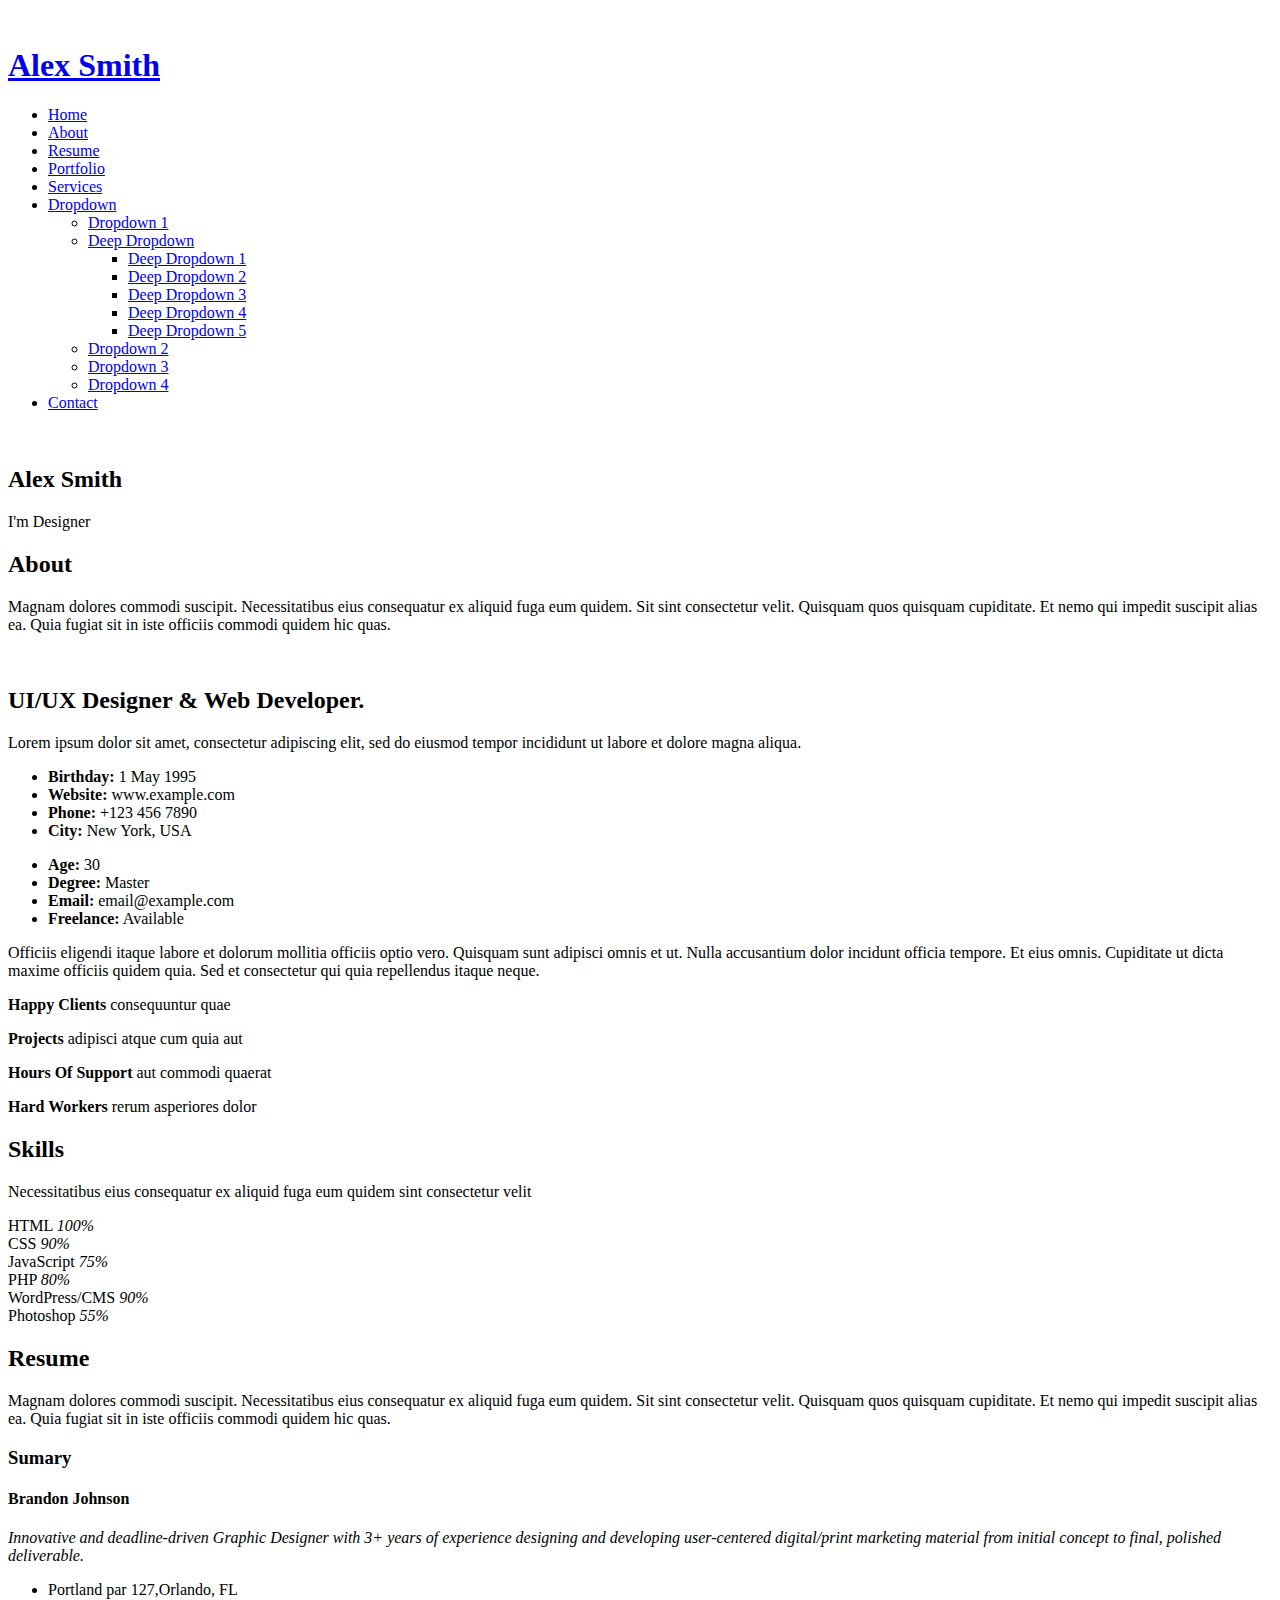
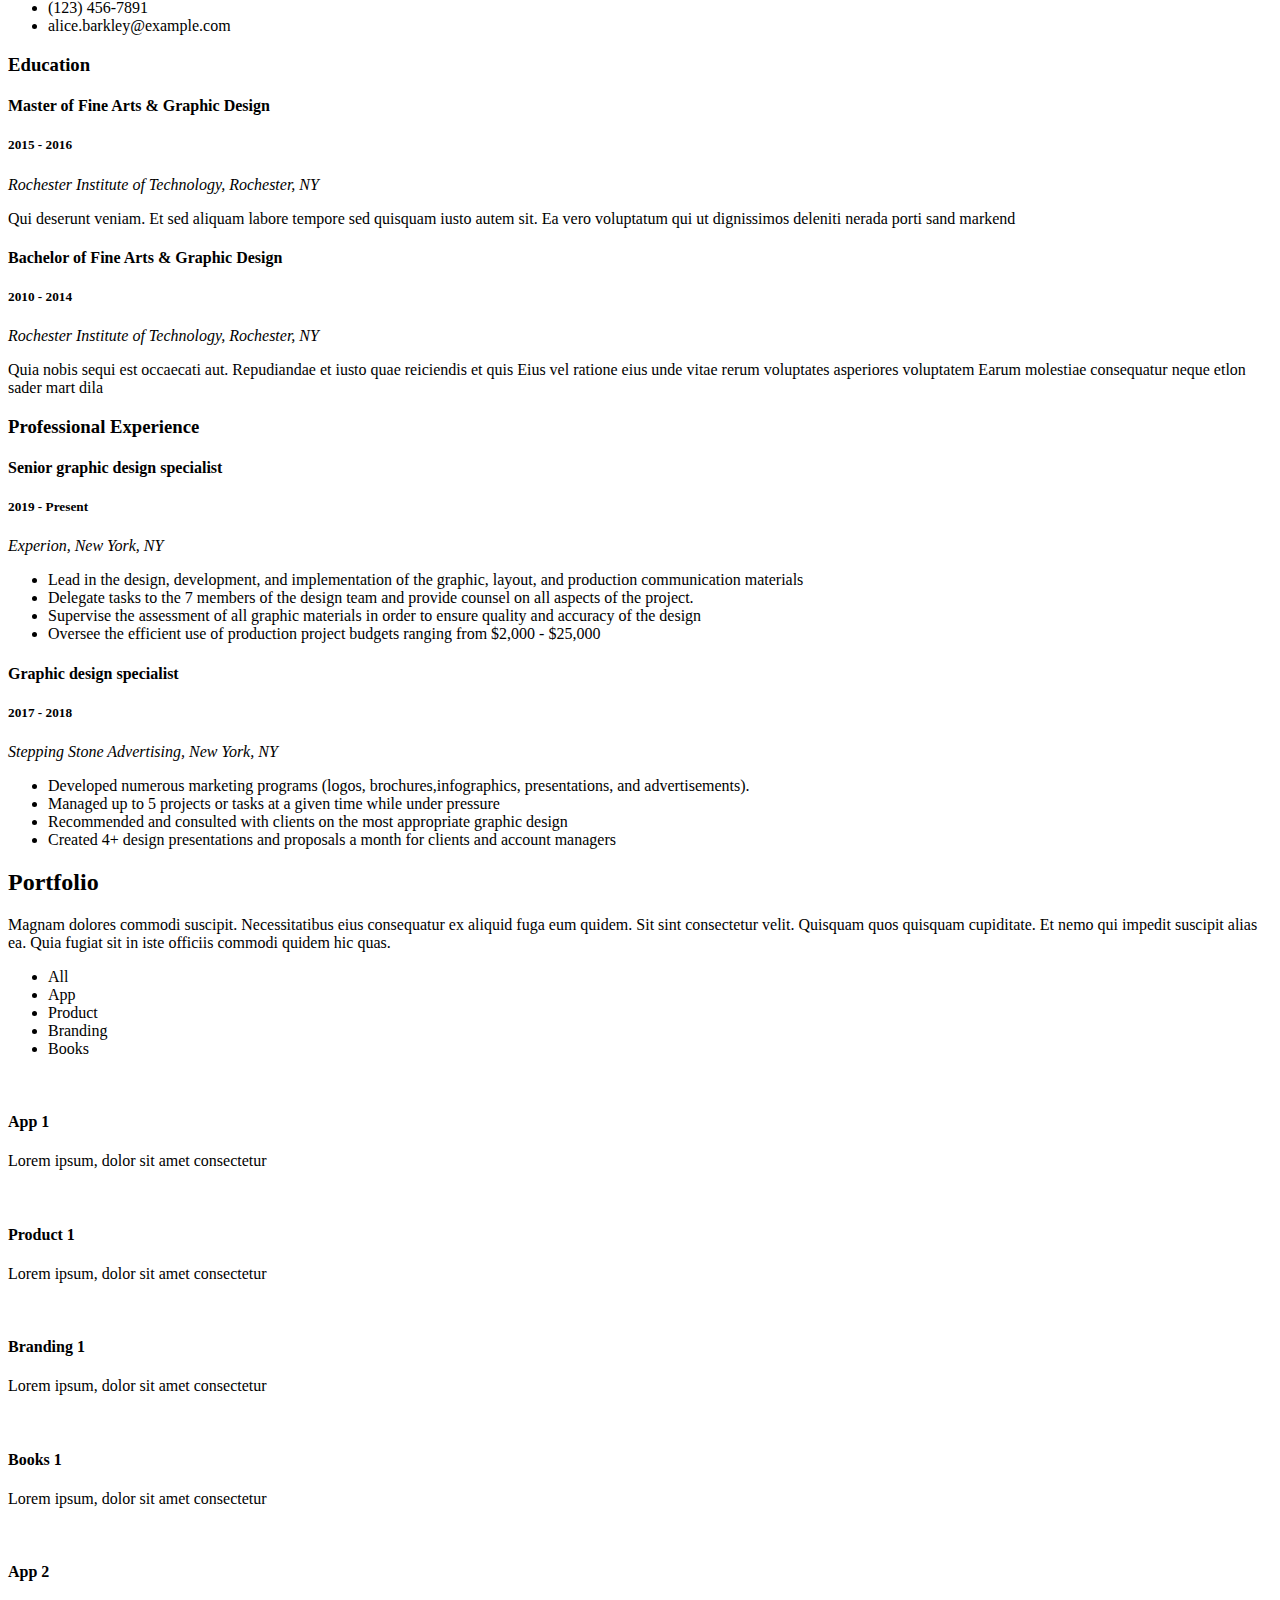
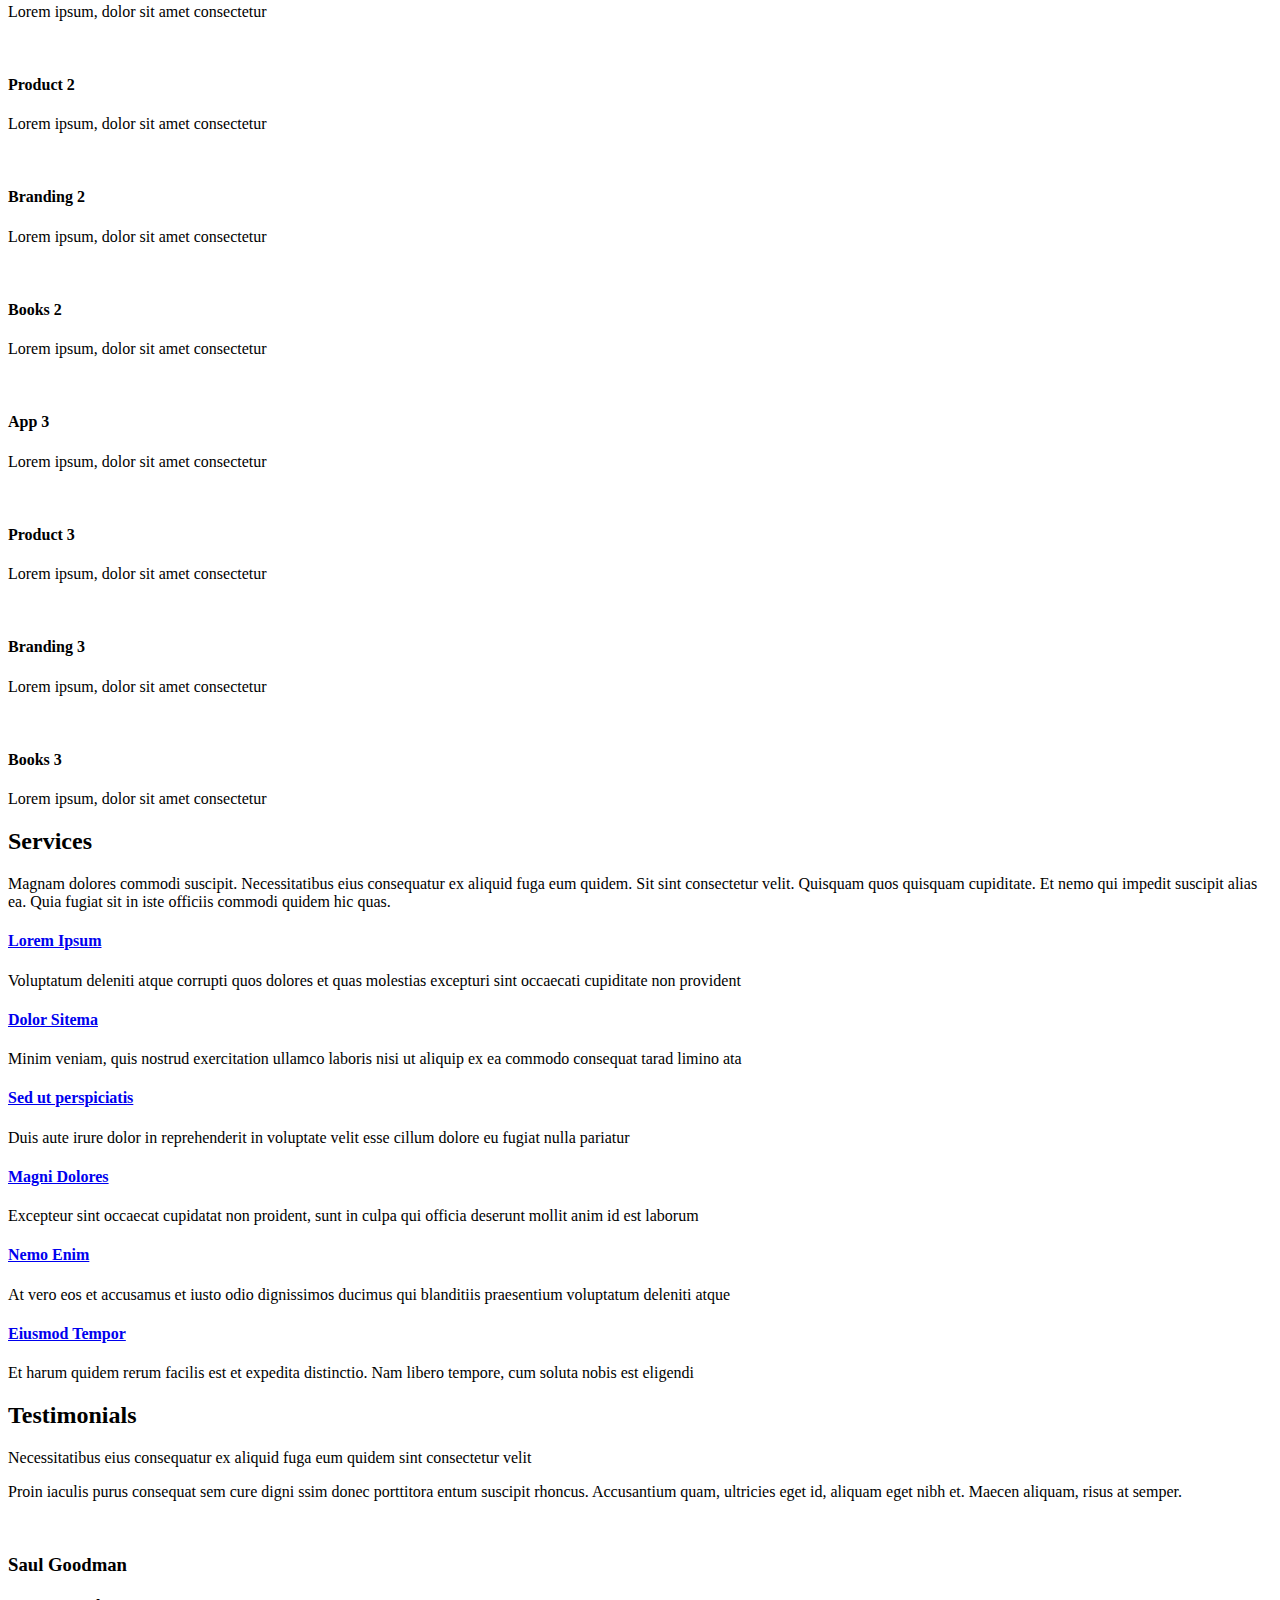
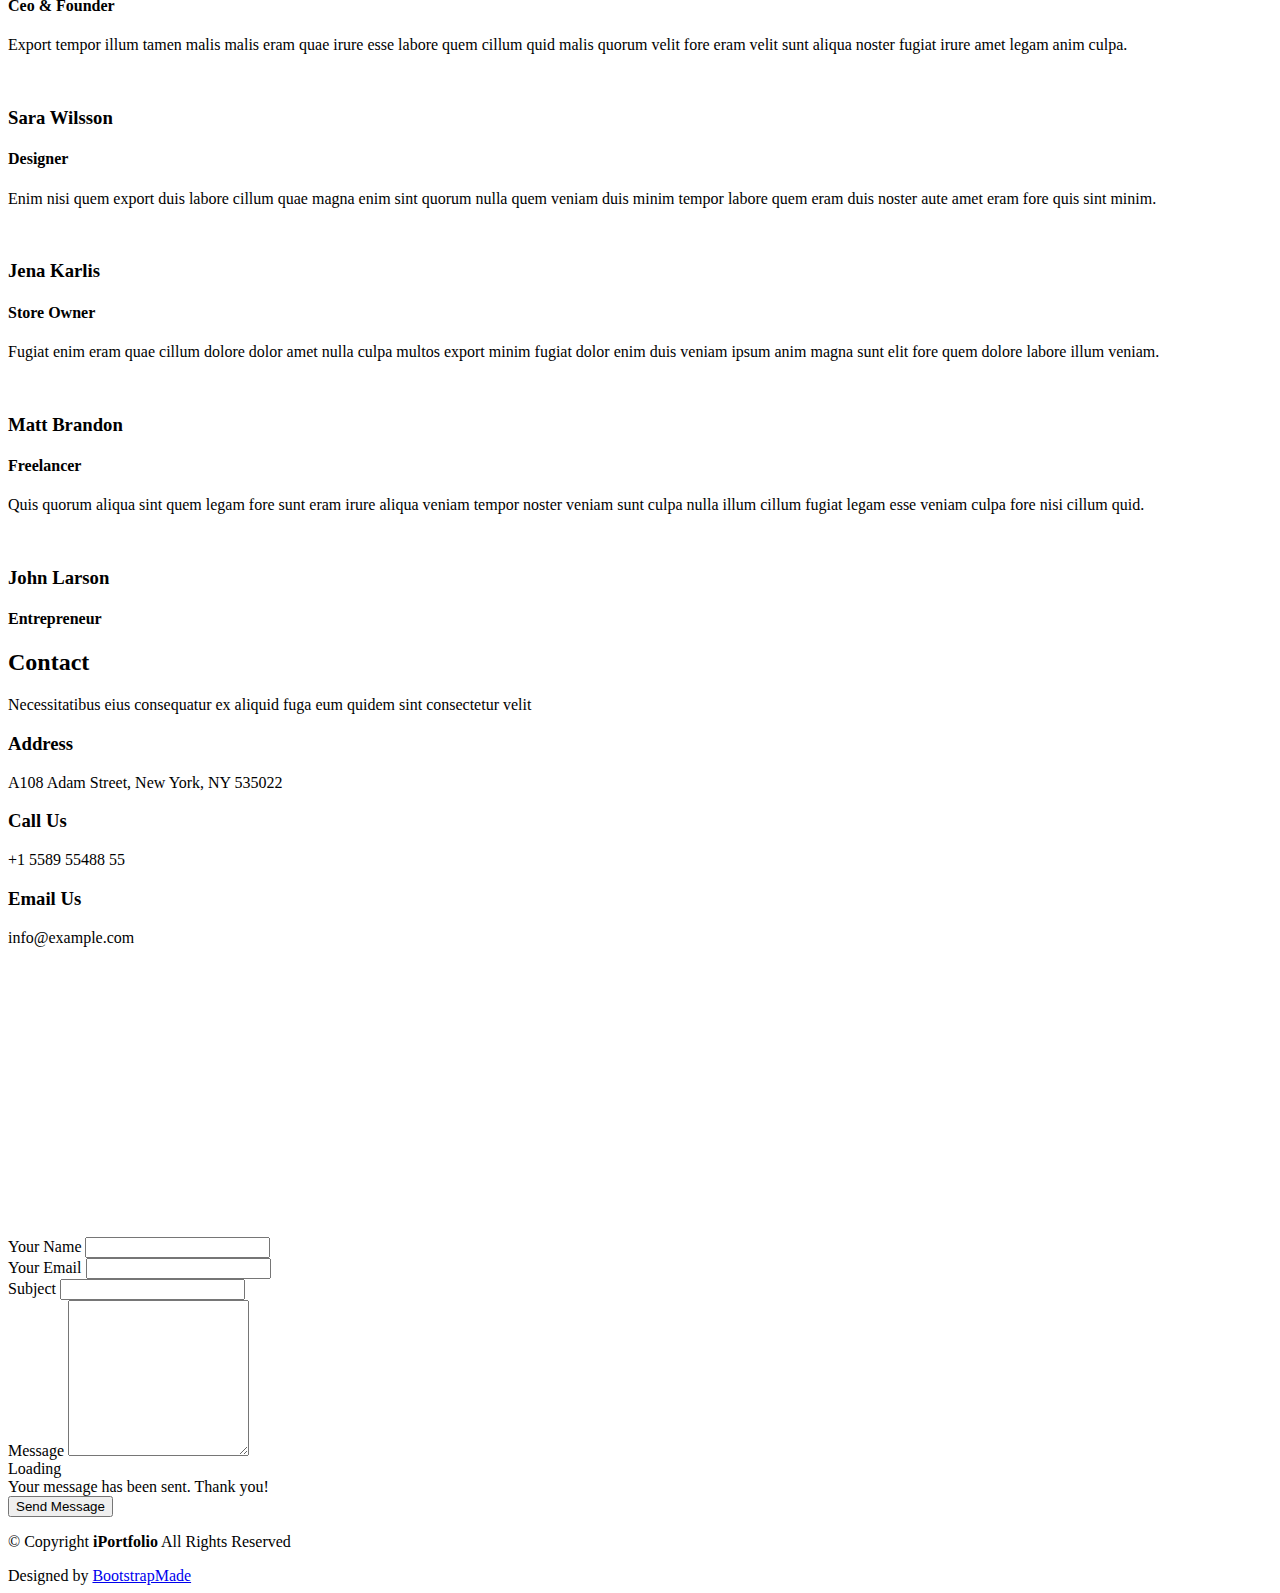
==== index.html @ d825b635 "Add files via upload" ====
<!DOCTYPE html>
<html lang="en">

<head>
  <meta charset="utf-8">
  <meta content="width=device-width, initial-scale=1.0" name="viewport">
  <title>Index - iPortfolio Bootstrap Template</title>
  <meta content="" name="description">
  <meta content="" name="keywords">

  <!-- Favicons -->
  <link href="assets/img/favicon.png" rel="icon">
  <link href="assets/img/apple-touch-icon.png" rel="apple-touch-icon">

  <!-- Fonts -->
  <link href="https://fonts.googleapis.com" rel="preconnect">
  <link href="https://fonts.gstatic.com" rel="preconnect" crossorigin>
  <link href="https://fonts.googleapis.com/css2?family=Roboto:ital,wght@0,100;0,300;0,400;0,500;0,700;0,900;1,100;1,300;1,400;1,500;1,700;1,900&family=Poppins:ital,wght@0,100;0,200;0,300;0,400;0,500;0,600;0,700;0,800;0,900;1,100;1,200;1,300;1,400;1,500;1,600;1,700;1,800;1,900&family=Raleway:ital,wght@0,100;0,200;0,300;0,400;0,500;0,600;0,700;0,800;0,900;1,100;1,200;1,300;1,400;1,500;1,600;1,700;1,800;1,900&display=swap" rel="stylesheet">

  <!-- Vendor CSS Files -->
  <link href="assets/vendor/bootstrap/css/bootstrap.min.css" rel="stylesheet">
  <link href="assets/vendor/bootstrap-icons/bootstrap-icons.css" rel="stylesheet">
  <link href="assets/vendor/aos/aos.css" rel="stylesheet">
  <link href="assets/vendor/glightbox/css/glightbox.min.css" rel="stylesheet">
  <link href="assets/vendor/swiper/swiper-bundle.min.css" rel="stylesheet">

  <!-- Main CSS File -->
  <link href="assets/css/main.css" rel="stylesheet">

  <!-- =======================================================
  * Template Name: iPortfolio
  * Template URL: https://bootstrapmade.com/iportfolio-bootstrap-portfolio-websites-template/
  * Updated: Jun 12 2024 with Bootstrap v5.3.3
  * Author: BootstrapMade.com
  * License: https://bootstrapmade.com/license/
  ======================================================== -->
</head>

<body class="index-page">

  <header id="header" class="header d-flex flex-column">
    <i class="header-toggle d-xl-none bi bi-list"></i>

    <div class="profile-img">
      <img src="assets/img/my-profile-img.jpg" alt="" class="img-fluid rounded-circle">
    </div>

    <a href="index.html" class="logo d-flex align-items-center justify-content-center">
      <!-- Uncomment the line below if you also wish to use an image logo -->
      <!-- <img src="assets/img/logo.png" alt=""> -->
      <h1 class="sitename">Alex Smith</h1>
    </a>

    <div class="social-links text-center">
      <a href="#" class="twitter"><i class="bi bi-twitter-x"></i></a>
      <a href="#" class="facebook"><i class="bi bi-facebook"></i></a>
      <a href="#" class="instagram"><i class="bi bi-instagram"></i></a>
      <a href="#" class="google-plus"><i class="bi bi-skype"></i></a>
      <a href="#" class="linkedin"><i class="bi bi-linkedin"></i></a>
    </div>

    <nav id="navmenu" class="navmenu">
      <ul>
        <li><a href="#hero" class="active"><i class="bi bi-house navicon"></i>Home</a></li>
        <li><a href="#about"><i class="bi bi-person navicon"></i> About</a></li>
        <li><a href="#resume"><i class="bi bi-file-earmark-text navicon"></i> Resume</a></li>
        <li><a href="#portfolio"><i class="bi bi-images navicon"></i> Portfolio</a></li>
        <li><a href="#services"><i class="bi bi-hdd-stack navicon"></i> Services</a></li>
        <li class="dropdown"><a href="#"><i class="bi bi-menu-button navicon"></i> <span>Dropdown</span> <i class="bi bi-chevron-down toggle-dropdown"></i></a>
          <ul>
            <li><a href="#">Dropdown 1</a></li>
            <li class="dropdown"><a href="#"><span>Deep Dropdown</span> <i class="bi bi-chevron-down toggle-dropdown"></i></a>
              <ul>
                <li><a href="#">Deep Dropdown 1</a></li>
                <li><a href="#">Deep Dropdown 2</a></li>
                <li><a href="#">Deep Dropdown 3</a></li>
                <li><a href="#">Deep Dropdown 4</a></li>
                <li><a href="#">Deep Dropdown 5</a></li>
              </ul>
            </li>
            <li><a href="#">Dropdown 2</a></li>
            <li><a href="#">Dropdown 3</a></li>
            <li><a href="#">Dropdown 4</a></li>
          </ul>
        </li>
        <li><a href="#contact"><i class="bi bi-envelope navicon"></i> Contact</a></li>
      </ul>
    </nav>

  </header>

  <main class="main">

    <!-- Hero Section -->
    <section id="hero" class="hero section">

      <img src="assets/img/hero-bg.jpg" alt="" data-aos="fade-in" class="">

      <div class="container" data-aos="fade-up" data-aos-delay="100">
        <h2>Alex Smith</h2>
        <p>I'm <span class="typed" data-typed-items="Designer, Developer, Freelancer, Photographer">Designer</span><span class="typed-cursor typed-cursor--blink" aria-hidden="true"></span><span class="typed-cursor typed-cursor--blink" aria-hidden="true"></span></p>
      </div>

    </section><!-- /Hero Section -->

    <!-- About Section -->
    <section id="about" class="about section">

      <!-- Section Title -->
      <div class="container section-title" data-aos="fade-up">
        <h2>About</h2>
        <p>Magnam dolores commodi suscipit. Necessitatibus eius consequatur ex aliquid fuga eum quidem. Sit sint consectetur velit. Quisquam quos quisquam cupiditate. Et nemo qui impedit suscipit alias ea. Quia fugiat sit in iste officiis commodi quidem hic quas.</p>
      </div><!-- End Section Title -->

      <div class="container" data-aos="fade-up" data-aos-delay="100">

        <div class="row gy-4 justify-content-center">
          <div class="col-lg-4">
            <img src="assets/img/my-profile-img.jpg" class="img-fluid" alt="">
          </div>
          <div class="col-lg-8 content">
            <h2>UI/UX Designer &amp; Web Developer.</h2>
            <p class="fst-italic py-3">
              Lorem ipsum dolor sit amet, consectetur adipiscing elit, sed do eiusmod tempor incididunt ut labore et dolore
              magna aliqua.
            </p>
            <div class="row">
              <div class="col-lg-6">
                <ul>
                  <li><i class="bi bi-chevron-right"></i> <strong>Birthday:</strong> <span>1 May 1995</span></li>
                  <li><i class="bi bi-chevron-right"></i> <strong>Website:</strong> <span>www.example.com</span></li>
                  <li><i class="bi bi-chevron-right"></i> <strong>Phone:</strong> <span>+123 456 7890</span></li>
                  <li><i class="bi bi-chevron-right"></i> <strong>City:</strong> <span>New York, USA</span></li>
                </ul>
              </div>
              <div class="col-lg-6">
                <ul>
                  <li><i class="bi bi-chevron-right"></i> <strong>Age:</strong> <span>30</span></li>
                  <li><i class="bi bi-chevron-right"></i> <strong>Degree:</strong> <span>Master</span></li>
                  <li><i class="bi bi-chevron-right"></i> <strong>Email:</strong> <span>email@example.com</span></li>
                  <li><i class="bi bi-chevron-right"></i> <strong>Freelance:</strong> <span>Available</span></li>
                </ul>
              </div>
            </div>
            <p class="py-3">
              Officiis eligendi itaque labore et dolorum mollitia officiis optio vero. Quisquam sunt adipisci omnis et ut. Nulla accusantium dolor incidunt officia tempore. Et eius omnis.
              Cupiditate ut dicta maxime officiis quidem quia. Sed et consectetur qui quia repellendus itaque neque.
            </p>
          </div>
        </div>

      </div>

    </section><!-- /About Section -->

    <!-- Stats Section -->
    <section id="stats" class="stats section">

      <div class="container" data-aos="fade-up" data-aos-delay="100">

        <div class="row gy-4">

          <div class="col-lg-3 col-md-6">
            <div class="stats-item">
              <i class="bi bi-emoji-smile"></i>
              <span data-purecounter-start="0" data-purecounter-end="232" data-purecounter-duration="1" class="purecounter"></span>
              <p><strong>Happy Clients</strong> <span>consequuntur quae</span></p>
            </div>
          </div><!-- End Stats Item -->

          <div class="col-lg-3 col-md-6">
            <div class="stats-item">
              <i class="bi bi-journal-richtext"></i>
              <span data-purecounter-start="0" data-purecounter-end="521" data-purecounter-duration="1" class="purecounter"></span>
              <p><strong>Projects</strong> <span>adipisci atque cum quia aut</span></p>
            </div>
          </div><!-- End Stats Item -->

          <div class="col-lg-3 col-md-6">
            <div class="stats-item">
              <i class="bi bi-headset"></i>
              <span data-purecounter-start="0" data-purecounter-end="1453" data-purecounter-duration="1" class="purecounter"></span>
              <p><strong>Hours Of Support</strong> <span>aut commodi quaerat</span></p>
            </div>
          </div><!-- End Stats Item -->

          <div class="col-lg-3 col-md-6">
            <div class="stats-item">
              <i class="bi bi-people"></i>
              <span data-purecounter-start="0" data-purecounter-end="32" data-purecounter-duration="1" class="purecounter"></span>
              <p><strong>Hard Workers</strong> <span>rerum asperiores dolor</span></p>
            </div>
          </div><!-- End Stats Item -->

        </div>

      </div>

    </section><!-- /Stats Section -->

    <!-- Skills Section -->
    <section id="skills" class="skills section">

      <!-- Section Title -->
      <div class="container section-title" data-aos="fade-up">
        <h2>Skills</h2>
        <p>Necessitatibus eius consequatur ex aliquid fuga eum quidem sint consectetur velit</p>
      </div><!-- End Section Title -->

      <div class="container" data-aos="fade-up" data-aos-delay="100">

        <div class="row skills-content skills-animation">

          <div class="col-lg-6">

            <div class="progress">
              <span class="skill"><span>HTML</span> <i class="val">100%</i></span>
              <div class="progress-bar-wrap">
                <div class="progress-bar" role="progressbar" aria-valuenow="100" aria-valuemin="0" aria-valuemax="100"></div>
              </div>
            </div><!-- End Skills Item -->

            <div class="progress">
              <span class="skill"><span>CSS</span> <i class="val">90%</i></span>
              <div class="progress-bar-wrap">
                <div class="progress-bar" role="progressbar" aria-valuenow="90" aria-valuemin="0" aria-valuemax="100"></div>
              </div>
            </div><!-- End Skills Item -->

            <div class="progress">
              <span class="skill"><span>JavaScript</span> <i class="val">75%</i></span>
              <div class="progress-bar-wrap">
                <div class="progress-bar" role="progressbar" aria-valuenow="75" aria-valuemin="0" aria-valuemax="100"></div>
              </div>
            </div><!-- End Skills Item -->

          </div>

          <div class="col-lg-6">

            <div class="progress">
              <span class="skill"><span>PHP</span> <i class="val">80%</i></span>
              <div class="progress-bar-wrap">
                <div class="progress-bar" role="progressbar" aria-valuenow="80" aria-valuemin="0" aria-valuemax="100"></div>
              </div>
            </div><!-- End Skills Item -->

            <div class="progress">
              <span class="skill"><span>WordPress/CMS</span> <i class="val">90%</i></span>
              <div class="progress-bar-wrap">
                <div class="progress-bar" role="progressbar" aria-valuenow="90" aria-valuemin="0" aria-valuemax="100"></div>
              </div>
            </div><!-- End Skills Item -->

            <div class="progress">
              <span class="skill"><span>Photoshop</span> <i class="val">55%</i></span>
              <div class="progress-bar-wrap">
                <div class="progress-bar" role="progressbar" aria-valuenow="55" aria-valuemin="0" aria-valuemax="100"></div>
              </div>
            </div><!-- End Skills Item -->

          </div>

        </div>

      </div>

    </section><!-- /Skills Section -->

    <!-- Resume Section -->
    <section id="resume" class="resume section">

      <!-- Section Title -->
      <div class="container section-title" data-aos="fade-up">
        <h2>Resume</h2>
        <p>Magnam dolores commodi suscipit. Necessitatibus eius consequatur ex aliquid fuga eum quidem. Sit sint consectetur velit. Quisquam quos quisquam cupiditate. Et nemo qui impedit suscipit alias ea. Quia fugiat sit in iste officiis commodi quidem hic quas.</p>
      </div><!-- End Section Title -->

      <div class="container">

        <div class="row">

          <div class="col-lg-6" data-aos="fade-up" data-aos-delay="100">
            <h3 class="resume-title">Sumary</h3>

            <div class="resume-item pb-0">
              <h4>Brandon Johnson</h4>
              <p><em>Innovative and deadline-driven Graphic Designer with 3+ years of experience designing and developing user-centered digital/print marketing material from initial concept to final, polished deliverable.</em></p>
              <ul>
                <li>Portland par 127,Orlando, FL</li>
                <li>(123) 456-7891</li>
                <li>alice.barkley@example.com</li>
              </ul>
            </div><!-- Edn Resume Item -->

            <h3 class="resume-title">Education</h3>
            <div class="resume-item">
              <h4>Master of Fine Arts &amp; Graphic Design</h4>
              <h5>2015 - 2016</h5>
              <p><em>Rochester Institute of Technology, Rochester, NY</em></p>
              <p>Qui deserunt veniam. Et sed aliquam labore tempore sed quisquam iusto autem sit. Ea vero voluptatum qui ut dignissimos deleniti nerada porti sand markend</p>
            </div><!-- Edn Resume Item -->

            <div class="resume-item">
              <h4>Bachelor of Fine Arts &amp; Graphic Design</h4>
              <h5>2010 - 2014</h5>
              <p><em>Rochester Institute of Technology, Rochester, NY</em></p>
              <p>Quia nobis sequi est occaecati aut. Repudiandae et iusto quae reiciendis et quis Eius vel ratione eius unde vitae rerum voluptates asperiores voluptatem Earum molestiae consequatur neque etlon sader mart dila</p>
            </div><!-- Edn Resume Item -->

          </div>

          <div class="col-lg-6" data-aos="fade-up" data-aos-delay="200">
            <h3 class="resume-title">Professional Experience</h3>
            <div class="resume-item">
              <h4>Senior graphic design specialist</h4>
              <h5>2019 - Present</h5>
              <p><em>Experion, New York, NY </em></p>
              <ul>
                <li>Lead in the design, development, and implementation of the graphic, layout, and production communication materials</li>
                <li>Delegate tasks to the 7 members of the design team and provide counsel on all aspects of the project. </li>
                <li>Supervise the assessment of all graphic materials in order to ensure quality and accuracy of the design</li>
                <li>Oversee the efficient use of production project budgets ranging from $2,000 - $25,000</li>
              </ul>
            </div><!-- Edn Resume Item -->

            <div class="resume-item">
              <h4>Graphic design specialist</h4>
              <h5>2017 - 2018</h5>
              <p><em>Stepping Stone Advertising, New York, NY</em></p>
              <ul>
                <li>Developed numerous marketing programs (logos, brochures,infographics, presentations, and advertisements).</li>
                <li>Managed up to 5 projects or tasks at a given time while under pressure</li>
                <li>Recommended and consulted with clients on the most appropriate graphic design</li>
                <li>Created 4+ design presentations and proposals a month for clients and account managers</li>
              </ul>
            </div><!-- Edn Resume Item -->

          </div>

        </div>

      </div>

    </section><!-- /Resume Section -->

    <!-- Portfolio Section -->
    <section id="portfolio" class="portfolio section">

      <!-- Section Title -->
      <div class="container section-title" data-aos="fade-up">
        <h2>Portfolio</h2>
        <p>Magnam dolores commodi suscipit. Necessitatibus eius consequatur ex aliquid fuga eum quidem. Sit sint consectetur velit. Quisquam quos quisquam cupiditate. Et nemo qui impedit suscipit alias ea. Quia fugiat sit in iste officiis commodi quidem hic quas.</p>
      </div><!-- End Section Title -->

      <div class="container">

        <div class="isotope-layout" data-default-filter="*" data-layout="masonry" data-sort="original-order">

          <ul class="portfolio-filters isotope-filters" data-aos="fade-up" data-aos-delay="100">
            <li data-filter="*" class="filter-active">All</li>
            <li data-filter=".filter-app">App</li>
            <li data-filter=".filter-product">Product</li>
            <li data-filter=".filter-branding">Branding</li>
            <li data-filter=".filter-books">Books</li>
          </ul><!-- End Portfolio Filters -->

          <div class="row gy-4 isotope-container" data-aos="fade-up" data-aos-delay="200">

            <div class="col-lg-4 col-md-6 portfolio-item isotope-item filter-app">
              <div class="portfolio-content h-100">
                <img src="assets/img/portfolio/app-1.jpg" class="img-fluid" alt="">
                <div class="portfolio-info">
                  <h4>App 1</h4>
                  <p>Lorem ipsum, dolor sit amet consectetur</p>
                  <a href="assets/img/portfolio/app-1.jpg" title="App 1" data-gallery="portfolio-gallery-app" class="glightbox preview-link"><i class="bi bi-zoom-in"></i></a>
                  <a href="portfolio-details.html" title="More Details" class="details-link"><i class="bi bi-link-45deg"></i></a>
                </div>
              </div>
            </div><!-- End Portfolio Item -->

            <div class="col-lg-4 col-md-6 portfolio-item isotope-item filter-product">
              <div class="portfolio-content h-100">
                <img src="assets/img/portfolio/product-1.jpg" class="img-fluid" alt="">
                <div class="portfolio-info">
                  <h4>Product 1</h4>
                  <p>Lorem ipsum, dolor sit amet consectetur</p>
                  <a href="assets/img/portfolio/product-1.jpg" title="Product 1" data-gallery="portfolio-gallery-product" class="glightbox preview-link"><i class="bi bi-zoom-in"></i></a>
                  <a href="portfolio-details.html" title="More Details" class="details-link"><i class="bi bi-link-45deg"></i></a>
                </div>
              </div>
            </div><!-- End Portfolio Item -->

            <div class="col-lg-4 col-md-6 portfolio-item isotope-item filter-branding">
              <div class="portfolio-content h-100">
                <img src="assets/img/portfolio/branding-1.jpg" class="img-fluid" alt="">
                <div class="portfolio-info">
                  <h4>Branding 1</h4>
                  <p>Lorem ipsum, dolor sit amet consectetur</p>
                  <a href="assets/img/portfolio/branding-1.jpg" title="Branding 1" data-gallery="portfolio-gallery-branding" class="glightbox preview-link"><i class="bi bi-zoom-in"></i></a>
                  <a href="portfolio-details.html" title="More Details" class="details-link"><i class="bi bi-link-45deg"></i></a>
                </div>
              </div>
            </div><!-- End Portfolio Item -->

            <div class="col-lg-4 col-md-6 portfolio-item isotope-item filter-books">
              <div class="portfolio-content h-100">
                <img src="assets/img/portfolio/books-1.jpg" class="img-fluid" alt="">
                <div class="portfolio-info">
                  <h4>Books 1</h4>
                  <p>Lorem ipsum, dolor sit amet consectetur</p>
                  <a href="assets/img/portfolio/books-1.jpg" title="Branding 1" data-gallery="portfolio-gallery-book" class="glightbox preview-link"><i class="bi bi-zoom-in"></i></a>
                  <a href="portfolio-details.html" title="More Details" class="details-link"><i class="bi bi-link-45deg"></i></a>
                </div>
              </div>
            </div><!-- End Portfolio Item -->

            <div class="col-lg-4 col-md-6 portfolio-item isotope-item filter-app">
              <div class="portfolio-content h-100">
                <img src="assets/img/portfolio/app-2.jpg" class="img-fluid" alt="">
                <div class="portfolio-info">
                  <h4>App 2</h4>
                  <p>Lorem ipsum, dolor sit amet consectetur</p>
                  <a href="assets/img/portfolio/app-2.jpg" title="App 2" data-gallery="portfolio-gallery-app" class="glightbox preview-link"><i class="bi bi-zoom-in"></i></a>
                  <a href="portfolio-details.html" title="More Details" class="details-link"><i class="bi bi-link-45deg"></i></a>
                </div>
              </div>
            </div><!-- End Portfolio Item -->

            <div class="col-lg-4 col-md-6 portfolio-item isotope-item filter-product">
              <div class="portfolio-content h-100">
                <img src="assets/img/portfolio/product-2.jpg" class="img-fluid" alt="">
                <div class="portfolio-info">
                  <h4>Product 2</h4>
                  <p>Lorem ipsum, dolor sit amet consectetur</p>
                  <a href="assets/img/portfolio/product-2.jpg" title="Product 2" data-gallery="portfolio-gallery-product" class="glightbox preview-link"><i class="bi bi-zoom-in"></i></a>
                  <a href="portfolio-details.html" title="More Details" class="details-link"><i class="bi bi-link-45deg"></i></a>
                </div>
              </div>
            </div><!-- End Portfolio Item -->

            <div class="col-lg-4 col-md-6 portfolio-item isotope-item filter-branding">
              <div class="portfolio-content h-100">
                <img src="assets/img/portfolio/branding-2.jpg" class="img-fluid" alt="">
                <div class="portfolio-info">
                  <h4>Branding 2</h4>
                  <p>Lorem ipsum, dolor sit amet consectetur</p>
                  <a href="assets/img/portfolio/branding-2.jpg" title="Branding 2" data-gallery="portfolio-gallery-branding" class="glightbox preview-link"><i class="bi bi-zoom-in"></i></a>
                  <a href="portfolio-details.html" title="More Details" class="details-link"><i class="bi bi-link-45deg"></i></a>
                </div>
              </div>
            </div><!-- End Portfolio Item -->

            <div class="col-lg-4 col-md-6 portfolio-item isotope-item filter-books">
              <div class="portfolio-content h-100">
                <img src="assets/img/portfolio/books-2.jpg" class="img-fluid" alt="">
                <div class="portfolio-info">
                  <h4>Books 2</h4>
                  <p>Lorem ipsum, dolor sit amet consectetur</p>
                  <a href="assets/img/portfolio/books-2.jpg" title="Branding 2" data-gallery="portfolio-gallery-book" class="glightbox preview-link"><i class="bi bi-zoom-in"></i></a>
                  <a href="portfolio-details.html" title="More Details" class="details-link"><i class="bi bi-link-45deg"></i></a>
                </div>
              </div>
            </div><!-- End Portfolio Item -->

            <div class="col-lg-4 col-md-6 portfolio-item isotope-item filter-app">
              <div class="portfolio-content h-100">
                <img src="assets/img/portfolio/app-3.jpg" class="img-fluid" alt="">
                <div class="portfolio-info">
                  <h4>App 3</h4>
                  <p>Lorem ipsum, dolor sit amet consectetur</p>
                  <a href="assets/img/portfolio/app-3.jpg" title="App 3" data-gallery="portfolio-gallery-app" class="glightbox preview-link"><i class="bi bi-zoom-in"></i></a>
                  <a href="portfolio-details.html" title="More Details" class="details-link"><i class="bi bi-link-45deg"></i></a>
                </div>
              </div>
            </div><!-- End Portfolio Item -->

            <div class="col-lg-4 col-md-6 portfolio-item isotope-item filter-product">
              <div class="portfolio-content h-100">
                <img src="assets/img/portfolio/product-3.jpg" class="img-fluid" alt="">
                <div class="portfolio-info">
                  <h4>Product 3</h4>
                  <p>Lorem ipsum, dolor sit amet consectetur</p>
                  <a href="assets/img/portfolio/product-3.jpg" title="Product 3" data-gallery="portfolio-gallery-product" class="glightbox preview-link"><i class="bi bi-zoom-in"></i></a>
                  <a href="portfolio-details.html" title="More Details" class="details-link"><i class="bi bi-link-45deg"></i></a>
                </div>
              </div>
            </div><!-- End Portfolio Item -->

            <div class="col-lg-4 col-md-6 portfolio-item isotope-item filter-branding">
              <div class="portfolio-content h-100">
                <img src="assets/img/portfolio/branding-3.jpg" class="img-fluid" alt="">
                <div class="portfolio-info">
                  <h4>Branding 3</h4>
                  <p>Lorem ipsum, dolor sit amet consectetur</p>
                  <a href="assets/img/portfolio/branding-3.jpg" title="Branding 2" data-gallery="portfolio-gallery-branding" class="glightbox preview-link"><i class="bi bi-zoom-in"></i></a>
                  <a href="portfolio-details.html" title="More Details" class="details-link"><i class="bi bi-link-45deg"></i></a>
                </div>
              </div>
            </div><!-- End Portfolio Item -->

            <div class="col-lg-4 col-md-6 portfolio-item isotope-item filter-books">
              <div class="portfolio-content h-100">
                <img src="assets/img/portfolio/books-3.jpg" class="img-fluid" alt="">
                <div class="portfolio-info">
                  <h4>Books 3</h4>
                  <p>Lorem ipsum, dolor sit amet consectetur</p>
                  <a href="assets/img/portfolio/books-3.jpg" title="Branding 3" data-gallery="portfolio-gallery-book" class="glightbox preview-link"><i class="bi bi-zoom-in"></i></a>
                  <a href="portfolio-details.html" title="More Details" class="details-link"><i class="bi bi-link-45deg"></i></a>
                </div>
              </div>
            </div><!-- End Portfolio Item -->

          </div><!-- End Portfolio Container -->

        </div>

      </div>

    </section><!-- /Portfolio Section -->

    <!-- Services Section -->
    <section id="services" class="services section">

      <!-- Section Title -->
      <div class="container section-title" data-aos="fade-up">
        <h2>Services</h2>
        <p>Magnam dolores commodi suscipit. Necessitatibus eius consequatur ex aliquid fuga eum quidem. Sit sint consectetur velit. Quisquam quos quisquam cupiditate. Et nemo qui impedit suscipit alias ea. Quia fugiat sit in iste officiis commodi quidem hic quas.</p>
      </div><!-- End Section Title -->

      <div class="container">

        <div class="row gy-4">

          <div class="col-lg-4 col-md-6 service-item d-flex" data-aos="fade-up" data-aos-delay="100">
            <div class="icon flex-shrink-0"><i class="bi bi-briefcase"></i></div>
            <div>
              <h4 class="title"><a href="service-details.html" class="stretched-link">Lorem Ipsum</a></h4>
              <p class="description">Voluptatum deleniti atque corrupti quos dolores et quas molestias excepturi sint occaecati cupiditate non provident</p>
            </div>
          </div>
          <!-- End Service Item -->

          <div class="col-lg-4 col-md-6 service-item d-flex" data-aos="fade-up" data-aos-delay="200">
            <div class="icon flex-shrink-0"><i class="bi bi-card-checklist"></i></div>
            <div>
              <h4 class="title"><a href="service-details.html" class="stretched-link">Dolor Sitema</a></h4>
              <p class="description">Minim veniam, quis nostrud exercitation ullamco laboris nisi ut aliquip ex ea commodo consequat tarad limino ata</p>
            </div>
          </div><!-- End Service Item -->

          <div class="col-lg-4 col-md-6 service-item d-flex" data-aos="fade-up" data-aos-delay="300">
            <div class="icon flex-shrink-0"><i class="bi bi-bar-chart"></i></div>
            <div>
              <h4 class="title"><a href="service-details.html" class="stretched-link">Sed ut perspiciatis</a></h4>
              <p class="description">Duis aute irure dolor in reprehenderit in voluptate velit esse cillum dolore eu fugiat nulla pariatur</p>
            </div>
          </div><!-- End Service Item -->

          <div class="col-lg-4 col-md-6 service-item d-flex" data-aos="fade-up" data-aos-delay="400">
            <div class="icon flex-shrink-0"><i class="bi bi-binoculars"></i></div>
            <div>
              <h4 class="title"><a href="service-details.html" class="stretched-link">Magni Dolores</a></h4>
              <p class="description">Excepteur sint occaecat cupidatat non proident, sunt in culpa qui officia deserunt mollit anim id est laborum</p>
            </div>
          </div><!-- End Service Item -->

          <div class="col-lg-4 col-md-6 service-item d-flex" data-aos="fade-up" data-aos-delay="500">
            <div class="icon flex-shrink-0"><i class="bi bi-brightness-high"></i></div>
            <div>
              <h4 class="title"><a href="service-details.html" class="stretched-link">Nemo Enim</a></h4>
              <p class="description">At vero eos et accusamus et iusto odio dignissimos ducimus qui blanditiis praesentium voluptatum deleniti atque</p>
            </div>
          </div><!-- End Service Item -->

          <div class="col-lg-4 col-md-6 service-item d-flex" data-aos="fade-up" data-aos-delay="600">
            <div class="icon flex-shrink-0"><i class="bi bi-calendar4-week"></i></div>
            <div>
              <h4 class="title"><a href="service-details.html" class="stretched-link">Eiusmod Tempor</a></h4>
              <p class="description">Et harum quidem rerum facilis est et expedita distinctio. Nam libero tempore, cum soluta nobis est eligendi</p>
            </div>
          </div><!-- End Service Item -->

        </div>

      </div>

    </section><!-- /Services Section -->

    <!-- Testimonials Section -->
    <section id="testimonials" class="testimonials section">

      <!-- Section Title -->
      <div class="container section-title" data-aos="fade-up">
        <h2>Testimonials</h2>
        <p>Necessitatibus eius consequatur ex aliquid fuga eum quidem sint consectetur velit</p>
      </div><!-- End Section Title -->

      <div class="container" data-aos="fade-up" data-aos-delay="100">

        <div class="swiper">
          <script type="application/json" class="swiper-config">
            {
              "loop": true,
              "speed": 600,
              "autoplay": {
                "delay": 5000
              },
              "slidesPerView": "auto",
              "pagination": {
                "el": ".swiper-pagination",
                "type": "bullets",
                "clickable": true
              },
              "breakpoints": {
                "320": {
                  "slidesPerView": 1,
                  "spaceBetween": 40
                },
                "1200": {
                  "slidesPerView": 3,
                  "spaceBetween": 1
                }
              }
            }
          </script>
          <div class="swiper-wrapper">

            <div class="swiper-slide">
              <div class="testimonial-item">
                <p>
                  <i class="bi bi-quote quote-icon-left"></i>
                  <span>Proin iaculis purus consequat sem cure digni ssim donec porttitora entum suscipit rhoncus. Accusantium quam, ultricies eget id, aliquam eget nibh et. Maecen aliquam, risus at semper.</span>
                  <i class="bi bi-quote quote-icon-right"></i>
                </p>
                <img src="assets/img/testimonials/testimonials-1.jpg" class="testimonial-img" alt="">
                <h3>Saul Goodman</h3>
                <h4>Ceo &amp; Founder</h4>
              </div>
            </div><!-- End testimonial item -->

            <div class="swiper-slide">
              <div class="testimonial-item">
                <p>
                  <i class="bi bi-quote quote-icon-left"></i>
                  <span>Export tempor illum tamen malis malis eram quae irure esse labore quem cillum quid malis quorum velit fore eram velit sunt aliqua noster fugiat irure amet legam anim culpa.</span>
                  <i class="bi bi-quote quote-icon-right"></i>
                </p>
                <img src="assets/img/testimonials/testimonials-2.jpg" class="testimonial-img" alt="">
                <h3>Sara Wilsson</h3>
                <h4>Designer</h4>
              </div>
            </div><!-- End testimonial item -->

            <div class="swiper-slide">
              <div class="testimonial-item">
                <p>
                  <i class="bi bi-quote quote-icon-left"></i>
                  <span>Enim nisi quem export duis labore cillum quae magna enim sint quorum nulla quem veniam duis minim tempor labore quem eram duis noster aute amet eram fore quis sint minim.</span>
                  <i class="bi bi-quote quote-icon-right"></i>
                </p>
                <img src="assets/img/testimonials/testimonials-3.jpg" class="testimonial-img" alt="">
                <h3>Jena Karlis</h3>
                <h4>Store Owner</h4>
              </div>
            </div><!-- End testimonial item -->

            <div class="swiper-slide">
              <div class="testimonial-item">
                <p>
                  <i class="bi bi-quote quote-icon-left"></i>
                  <span>Fugiat enim eram quae cillum dolore dolor amet nulla culpa multos export minim fugiat dolor enim duis veniam ipsum anim magna sunt elit fore quem dolore labore illum veniam.</span>
                  <i class="bi bi-quote quote-icon-right"></i>
                </p>
                <img src="assets/img/testimonials/testimonials-4.jpg" class="testimonial-img" alt="">
                <h3>Matt Brandon</h3>
                <h4>Freelancer</h4>
              </div>
            </div><!-- End testimonial item -->

            <div class="swiper-slide">
              <div class="testimonial-item">
                <p>
                  <i class="bi bi-quote quote-icon-left"></i>
                  <span>Quis quorum aliqua sint quem legam fore sunt eram irure aliqua veniam tempor noster veniam sunt culpa nulla illum cillum fugiat legam esse veniam culpa fore nisi cillum quid.</span>
                  <i class="bi bi-quote quote-icon-right"></i>
                </p>
                <img src="assets/img/testimonials/testimonials-5.jpg" class="testimonial-img" alt="">
                <h3>John Larson</h3>
                <h4>Entrepreneur</h4>
              </div>
            </div><!-- End testimonial item -->

          </div>
          <div class="swiper-pagination"></div>
        </div>

      </div>

    </section><!-- /Testimonials Section -->

    <!-- Contact Section -->
    <section id="contact" class="contact section">

      <!-- Section Title -->
      <div class="container section-title" data-aos="fade-up">
        <h2>Contact</h2>
        <p>Necessitatibus eius consequatur ex aliquid fuga eum quidem sint consectetur velit</p>
      </div><!-- End Section Title -->

      <div class="container" data-aos="fade-up" data-aos-delay="100">

        <div class="row gy-4">

          <div class="col-lg-5">

            <div class="info-wrap">
              <div class="info-item d-flex" data-aos="fade-up" data-aos-delay="200">
                <i class="bi bi-geo-alt flex-shrink-0"></i>
                <div>
                  <h3>Address</h3>
                  <p>A108 Adam Street, New York, NY 535022</p>
                </div>
              </div><!-- End Info Item -->

              <div class="info-item d-flex" data-aos="fade-up" data-aos-delay="300">
                <i class="bi bi-telephone flex-shrink-0"></i>
                <div>
                  <h3>Call Us</h3>
                  <p>+1 5589 55488 55</p>
                </div>
              </div><!-- End Info Item -->

              <div class="info-item d-flex" data-aos="fade-up" data-aos-delay="400">
                <i class="bi bi-envelope flex-shrink-0"></i>
                <div>
                  <h3>Email Us</h3>
                  <p>info@example.com</p>
                </div>
              </div><!-- End Info Item -->

              <iframe src="https://www.google.com/maps/embed?pb=!1m14!1m8!1m3!1d48389.78314118045!2d-74.006138!3d40.710059!3m2!1i1024!2i768!4f13.1!3m3!1m2!1s0x89c25a22a3bda30d%3A0xb89d1fe6bc499443!2sDowntown%20Conference%20Center!5e0!3m2!1sen!2sus!4v1676961268712!5m2!1sen!2sus" frameborder="0" style="border:0; width: 100%; height: 270px;" allowfullscreen="" loading="lazy" referrerpolicy="no-referrer-when-downgrade"></iframe>
            </div>
          </div>

          <div class="col-lg-7">
            <form action="forms/contact.php" method="post" class="php-email-form" data-aos="fade-up" data-aos-delay="200">
              <div class="row gy-4">

                <div class="col-md-6">
                  <label for="name-field" class="pb-2">Your Name</label>
                  <input type="text" name="name" id="name-field" class="form-control" required="">
                </div>

                <div class="col-md-6">
                  <label for="email-field" class="pb-2">Your Email</label>
                  <input type="email" class="form-control" name="email" id="email-field" required="">
                </div>

                <div class="col-md-12">
                  <label for="subject-field" class="pb-2">Subject</label>
                  <input type="text" class="form-control" name="subject" id="subject-field" required="">
                </div>

                <div class="col-md-12">
                  <label for="message-field" class="pb-2">Message</label>
                  <textarea class="form-control" name="message" rows="10" id="message-field" required=""></textarea>
                </div>

                <div class="col-md-12 text-center">
                  <div class="loading">Loading</div>
                  <div class="error-message"></div>
                  <div class="sent-message">Your message has been sent. Thank you!</div>

                  <button type="submit">Send Message</button>
                </div>

              </div>
            </form>
          </div><!-- End Contact Form -->

        </div>

      </div>

    </section><!-- /Contact Section -->

  </main>

  <footer id="footer" class="footer position-relative">

    <div class="container">
      <div class="copyright text-center ">
        <p>© <span>Copyright</span> <strong class="px-1 sitename">iPortfolio</strong> <span>All Rights Reserved</span></p>
      </div>
      <div class="credits">
        <!-- All the links in the footer should remain intact. -->
        <!-- You can delete the links only if you've purchased the pro version. -->
        <!-- Licensing information: https://bootstrapmade.com/license/ -->
        <!-- Purchase the pro version with working PHP/AJAX contact form: [buy-url] -->
        Designed by <a href="https://bootstrapmade.com/">BootstrapMade</a>
      </div>
    </div>

  </footer>

  <!-- Scroll Top -->
  <a href="#" id="scroll-top" class="scroll-top d-flex align-items-center justify-content-center"><i class="bi bi-arrow-up-short"></i></a>

  <!-- Preloader -->
  <div id="preloader"></div>

  <!-- Vendor JS Files -->
  <script src="assets/vendor/bootstrap/js/bootstrap.bundle.min.js"></script>
  <script src="assets/vendor/php-email-form/validate.js"></script>
  <script src="assets/vendor/aos/aos.js"></script>
  <script src="assets/vendor/typed.js/typed.umd.js"></script>
  <script src="assets/vendor/purecounter/purecounter_vanilla.js"></script>
  <script src="assets/vendor/waypoints/noframework.waypoints.js"></script>
  <script src="assets/vendor/glightbox/js/glightbox.min.js"></script>
  <script src="assets/vendor/imagesloaded/imagesloaded.pkgd.min.js"></script>
  <script src="assets/vendor/isotope-layout/isotope.pkgd.min.js"></script>
  <script src="assets/vendor/swiper/swiper-bundle.min.js"></script>

  <!-- Main JS File -->
  <script src="assets/js/main.js"></script>

</body>

</html>
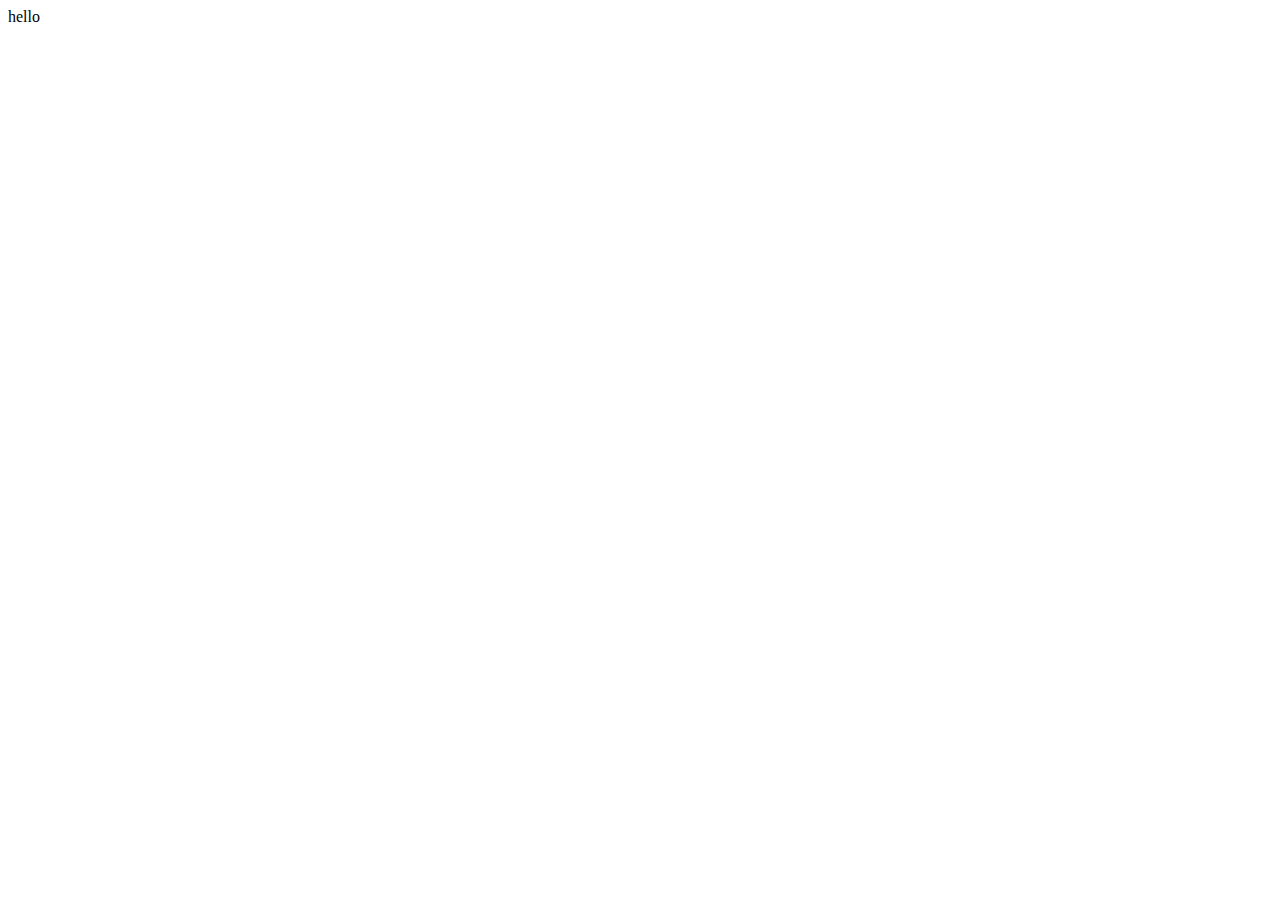
==== commit cdb41683: "test" ====
--- a/index.html
+++ b/index.html
@@ -1,830 +1,11 @@
 <!DOCTYPE html>
 <html lang="en">
-
 <head>
-  <meta charset="utf-8">
-  <meta content="width=device-width, initial-scale=1.0" name="viewport">
-  <title>Index - iPortfolio Bootstrap Template</title>
-  <meta content="" name="description">
-  <meta content="" name="keywords">
-
-  <!-- Favicons -->
-  <link href="assets/img/favicon.png" rel="icon">
-  <link href="assets/img/apple-touch-icon.png" rel="apple-touch-icon">
-
-  <!-- Fonts -->
-  <link href="https://fonts.googleapis.com" rel="preconnect">
-  <link href="https://fonts.gstatic.com" rel="preconnect" crossorigin>
-  <link href="https://fonts.googleapis.com/css2?family=Roboto:ital,wght@0,100;0,300;0,400;0,500;0,700;0,900;1,100;1,300;1,400;1,500;1,700;1,900&family=Poppins:ital,wght@0,100;0,200;0,300;0,400;0,500;0,600;0,700;0,800;0,900;1,100;1,200;1,300;1,400;1,500;1,600;1,700;1,800;1,900&family=Raleway:ital,wght@0,100;0,200;0,300;0,400;0,500;0,600;0,700;0,800;0,900;1,100;1,200;1,300;1,400;1,500;1,600;1,700;1,800;1,900&display=swap" rel="stylesheet">
-
-  <!-- Vendor CSS Files -->
-  <link href="assets/vendor/bootstrap/css/bootstrap.min.css" rel="stylesheet">
-  <link href="assets/vendor/bootstrap-icons/bootstrap-icons.css" rel="stylesheet">
-  <link href="assets/vendor/aos/aos.css" rel="stylesheet">
-  <link href="assets/vendor/glightbox/css/glightbox.min.css" rel="stylesheet">
-  <link href="assets/vendor/swiper/swiper-bundle.min.css" rel="stylesheet">
-
-  <!-- Main CSS File -->
-  <link href="assets/css/main.css" rel="stylesheet">
-
-  <!-- =======================================================
-  * Template Name: iPortfolio
-  * Template URL: https://bootstrapmade.com/iportfolio-bootstrap-portfolio-websites-template/
-  * Updated: Jun 12 2024 with Bootstrap v5.3.3
-  * Author: BootstrapMade.com
-  * License: https://bootstrapmade.com/license/
-  ======================================================== -->
+  <meta charset="UTF-8">
+  <meta name="viewport" content="width=device-width, initial-scale=1.0">
+  <title>Document</title>
 </head>
-
-<body class="index-page">
-
-  <header id="header" class="header d-flex flex-column">
-    <i class="header-toggle d-xl-none bi bi-list"></i>
-
-    <div class="profile-img">
-      <img src="assets/img/my-profile-img.jpg" alt="" class="img-fluid rounded-circle">
-    </div>
-
-    <a href="index.html" class="logo d-flex align-items-center justify-content-center">
-      <!-- Uncomment the line below if you also wish to use an image logo -->
-      <!-- <img src="assets/img/logo.png" alt=""> -->
-      <h1 class="sitename">Alex Smith</h1>
-    </a>
-
-    <div class="social-links text-center">
-      <a href="#" class="twitter"><i class="bi bi-twitter-x"></i></a>
-      <a href="#" class="facebook"><i class="bi bi-facebook"></i></a>
-      <a href="#" class="instagram"><i class="bi bi-instagram"></i></a>
-      <a href="#" class="google-plus"><i class="bi bi-skype"></i></a>
-      <a href="#" class="linkedin"><i class="bi bi-linkedin"></i></a>
-    </div>
-
-    <nav id="navmenu" class="navmenu">
-      <ul>
-        <li><a href="#hero" class="active"><i class="bi bi-house navicon"></i>Home</a></li>
-        <li><a href="#about"><i class="bi bi-person navicon"></i> About</a></li>
-        <li><a href="#resume"><i class="bi bi-file-earmark-text navicon"></i> Resume</a></li>
-        <li><a href="#portfolio"><i class="bi bi-images navicon"></i> Portfolio</a></li>
-        <li><a href="#services"><i class="bi bi-hdd-stack navicon"></i> Services</a></li>
-        <li class="dropdown"><a href="#"><i class="bi bi-menu-button navicon"></i> <span>Dropdown</span> <i class="bi bi-chevron-down toggle-dropdown"></i></a>
-          <ul>
-            <li><a href="#">Dropdown 1</a></li>
-            <li class="dropdown"><a href="#"><span>Deep Dropdown</span> <i class="bi bi-chevron-down toggle-dropdown"></i></a>
-              <ul>
-                <li><a href="#">Deep Dropdown 1</a></li>
-                <li><a href="#">Deep Dropdown 2</a></li>
-                <li><a href="#">Deep Dropdown 3</a></li>
-                <li><a href="#">Deep Dropdown 4</a></li>
-                <li><a href="#">Deep Dropdown 5</a></li>
-              </ul>
-            </li>
-            <li><a href="#">Dropdown 2</a></li>
-            <li><a href="#">Dropdown 3</a></li>
-            <li><a href="#">Dropdown 4</a></li>
-          </ul>
-        </li>
-        <li><a href="#contact"><i class="bi bi-envelope navicon"></i> Contact</a></li>
-      </ul>
-    </nav>
-
-  </header>
-
-  <main class="main">
-
-    <!-- Hero Section -->
-    <section id="hero" class="hero section">
-
-      <img src="assets/img/hero-bg.jpg" alt="" data-aos="fade-in" class="">
-
-      <div class="container" data-aos="fade-up" data-aos-delay="100">
-        <h2>Alex Smith</h2>
-        <p>I'm <span class="typed" data-typed-items="Designer, Developer, Freelancer, Photographer">Designer</span><span class="typed-cursor typed-cursor--blink" aria-hidden="true"></span><span class="typed-cursor typed-cursor--blink" aria-hidden="true"></span></p>
-      </div>
-
-    </section><!-- /Hero Section -->
-
-    <!-- About Section -->
-    <section id="about" class="about section">
-
-      <!-- Section Title -->
-      <div class="container section-title" data-aos="fade-up">
-        <h2>About</h2>
-        <p>Magnam dolores commodi suscipit. Necessitatibus eius consequatur ex aliquid fuga eum quidem. Sit sint consectetur velit. Quisquam quos quisquam cupiditate. Et nemo qui impedit suscipit alias ea. Quia fugiat sit in iste officiis commodi quidem hic quas.</p>
-      </div><!-- End Section Title -->
-
-      <div class="container" data-aos="fade-up" data-aos-delay="100">
-
-        <div class="row gy-4 justify-content-center">
-          <div class="col-lg-4">
-            <img src="assets/img/my-profile-img.jpg" class="img-fluid" alt="">
-          </div>
-          <div class="col-lg-8 content">
-            <h2>UI/UX Designer &amp; Web Developer.</h2>
-            <p class="fst-italic py-3">
-              Lorem ipsum dolor sit amet, consectetur adipiscing elit, sed do eiusmod tempor incididunt ut labore et dolore
-              magna aliqua.
-            </p>
-            <div class="row">
-              <div class="col-lg-6">
-                <ul>
-                  <li><i class="bi bi-chevron-right"></i> <strong>Birthday:</strong> <span>1 May 1995</span></li>
-                  <li><i class="bi bi-chevron-right"></i> <strong>Website:</strong> <span>www.example.com</span></li>
-                  <li><i class="bi bi-chevron-right"></i> <strong>Phone:</strong> <span>+123 456 7890</span></li>
-                  <li><i class="bi bi-chevron-right"></i> <strong>City:</strong> <span>New York, USA</span></li>
-                </ul>
-              </div>
-              <div class="col-lg-6">
-                <ul>
-                  <li><i class="bi bi-chevron-right"></i> <strong>Age:</strong> <span>30</span></li>
-                  <li><i class="bi bi-chevron-right"></i> <strong>Degree:</strong> <span>Master</span></li>
-                  <li><i class="bi bi-chevron-right"></i> <strong>Email:</strong> <span>email@example.com</span></li>
-                  <li><i class="bi bi-chevron-right"></i> <strong>Freelance:</strong> <span>Available</span></li>
-                </ul>
-              </div>
-            </div>
-            <p class="py-3">
-              Officiis eligendi itaque labore et dolorum mollitia officiis optio vero. Quisquam sunt adipisci omnis et ut. Nulla accusantium dolor incidunt officia tempore. Et eius omnis.
-              Cupiditate ut dicta maxime officiis quidem quia. Sed et consectetur qui quia repellendus itaque neque.
-            </p>
-          </div>
-        </div>
-
-      </div>
-
-    </section><!-- /About Section -->
-
-    <!-- Stats Section -->
-    <section id="stats" class="stats section">
-
-      <div class="container" data-aos="fade-up" data-aos-delay="100">
-
-        <div class="row gy-4">
-
-          <div class="col-lg-3 col-md-6">
-            <div class="stats-item">
-              <i class="bi bi-emoji-smile"></i>
-              <span data-purecounter-start="0" data-purecounter-end="232" data-purecounter-duration="1" class="purecounter"></span>
-              <p><strong>Happy Clients</strong> <span>consequuntur quae</span></p>
-            </div>
-          </div><!-- End Stats Item -->
-
-          <div class="col-lg-3 col-md-6">
-            <div class="stats-item">
-              <i class="bi bi-journal-richtext"></i>
-              <span data-purecounter-start="0" data-purecounter-end="521" data-purecounter-duration="1" class="purecounter"></span>
-              <p><strong>Projects</strong> <span>adipisci atque cum quia aut</span></p>
-            </div>
-          </div><!-- End Stats Item -->
-
-          <div class="col-lg-3 col-md-6">
-            <div class="stats-item">
-              <i class="bi bi-headset"></i>
-              <span data-purecounter-start="0" data-purecounter-end="1453" data-purecounter-duration="1" class="purecounter"></span>
-              <p><strong>Hours Of Support</strong> <span>aut commodi quaerat</span></p>
-            </div>
-          </div><!-- End Stats Item -->
-
-          <div class="col-lg-3 col-md-6">
-            <div class="stats-item">
-              <i class="bi bi-people"></i>
-              <span data-purecounter-start="0" data-purecounter-end="32" data-purecounter-duration="1" class="purecounter"></span>
-              <p><strong>Hard Workers</strong> <span>rerum asperiores dolor</span></p>
-            </div>
-          </div><!-- End Stats Item -->
-
-        </div>
-
-      </div>
-
-    </section><!-- /Stats Section -->
-
-    <!-- Skills Section -->
-    <section id="skills" class="skills section">
-
-      <!-- Section Title -->
-      <div class="container section-title" data-aos="fade-up">
-        <h2>Skills</h2>
-        <p>Necessitatibus eius consequatur ex aliquid fuga eum quidem sint consectetur velit</p>
-      </div><!-- End Section Title -->
-
-      <div class="container" data-aos="fade-up" data-aos-delay="100">
-
-        <div class="row skills-content skills-animation">
-
-          <div class="col-lg-6">
-
-            <div class="progress">
-              <span class="skill"><span>HTML</span> <i class="val">100%</i></span>
-              <div class="progress-bar-wrap">
-                <div class="progress-bar" role="progressbar" aria-valuenow="100" aria-valuemin="0" aria-valuemax="100"></div>
-              </div>
-            </div><!-- End Skills Item -->
-
-            <div class="progress">
-              <span class="skill"><span>CSS</span> <i class="val">90%</i></span>
-              <div class="progress-bar-wrap">
-                <div class="progress-bar" role="progressbar" aria-valuenow="90" aria-valuemin="0" aria-valuemax="100"></div>
-              </div>
-            </div><!-- End Skills Item -->
-
-            <div class="progress">
-              <span class="skill"><span>JavaScript</span> <i class="val">75%</i></span>
-              <div class="progress-bar-wrap">
-                <div class="progress-bar" role="progressbar" aria-valuenow="75" aria-valuemin="0" aria-valuemax="100"></div>
-              </div>
-            </div><!-- End Skills Item -->
-
-          </div>
-
-          <div class="col-lg-6">
-
-            <div class="progress">
-              <span class="skill"><span>PHP</span> <i class="val">80%</i></span>
-              <div class="progress-bar-wrap">
-                <div class="progress-bar" role="progressbar" aria-valuenow="80" aria-valuemin="0" aria-valuemax="100"></div>
-              </div>
-            </div><!-- End Skills Item -->
-
-            <div class="progress">
-              <span class="skill"><span>WordPress/CMS</span> <i class="val">90%</i></span>
-              <div class="progress-bar-wrap">
-                <div class="progress-bar" role="progressbar" aria-valuenow="90" aria-valuemin="0" aria-valuemax="100"></div>
-              </div>
-            </div><!-- End Skills Item -->
-
-            <div class="progress">
-              <span class="skill"><span>Photoshop</span> <i class="val">55%</i></span>
-              <div class="progress-bar-wrap">
-                <div class="progress-bar" role="progressbar" aria-valuenow="55" aria-valuemin="0" aria-valuemax="100"></div>
-              </div>
-            </div><!-- End Skills Item -->
-
-          </div>
-
-        </div>
-
-      </div>
-
-    </section><!-- /Skills Section -->
-
-    <!-- Resume Section -->
-    <section id="resume" class="resume section">
-
-      <!-- Section Title -->
-      <div class="container section-title" data-aos="fade-up">
-        <h2>Resume</h2>
-        <p>Magnam dolores commodi suscipit. Necessitatibus eius consequatur ex aliquid fuga eum quidem. Sit sint consectetur velit. Quisquam quos quisquam cupiditate. Et nemo qui impedit suscipit alias ea. Quia fugiat sit in iste officiis commodi quidem hic quas.</p>
-      </div><!-- End Section Title -->
-
-      <div class="container">
-
-        <div class="row">
-
-          <div class="col-lg-6" data-aos="fade-up" data-aos-delay="100">
-            <h3 class="resume-title">Sumary</h3>
-
-            <div class="resume-item pb-0">
-              <h4>Brandon Johnson</h4>
-              <p><em>Innovative and deadline-driven Graphic Designer with 3+ years of experience designing and developing user-centered digital/print marketing material from initial concept to final, polished deliverable.</em></p>
-              <ul>
-                <li>Portland par 127,Orlando, FL</li>
-                <li>(123) 456-7891</li>
-                <li>alice.barkley@example.com</li>
-              </ul>
-            </div><!-- Edn Resume Item -->
-
-            <h3 class="resume-title">Education</h3>
-            <div class="resume-item">
-              <h4>Master of Fine Arts &amp; Graphic Design</h4>
-              <h5>2015 - 2016</h5>
-              <p><em>Rochester Institute of Technology, Rochester, NY</em></p>
-              <p>Qui deserunt veniam. Et sed aliquam labore tempore sed quisquam iusto autem sit. Ea vero voluptatum qui ut dignissimos deleniti nerada porti sand markend</p>
-            </div><!-- Edn Resume Item -->
-
-            <div class="resume-item">
-              <h4>Bachelor of Fine Arts &amp; Graphic Design</h4>
-              <h5>2010 - 2014</h5>
-              <p><em>Rochester Institute of Technology, Rochester, NY</em></p>
-              <p>Quia nobis sequi est occaecati aut. Repudiandae et iusto quae reiciendis et quis Eius vel ratione eius unde vitae rerum voluptates asperiores voluptatem Earum molestiae consequatur neque etlon sader mart dila</p>
-            </div><!-- Edn Resume Item -->
-
-          </div>
-
-          <div class="col-lg-6" data-aos="fade-up" data-aos-delay="200">
-            <h3 class="resume-title">Professional Experience</h3>
-            <div class="resume-item">
-              <h4>Senior graphic design specialist</h4>
-              <h5>2019 - Present</h5>
-              <p><em>Experion, New York, NY </em></p>
-              <ul>
-                <li>Lead in the design, development, and implementation of the graphic, layout, and production communication materials</li>
-                <li>Delegate tasks to the 7 members of the design team and provide counsel on all aspects of the project. </li>
-                <li>Supervise the assessment of all graphic materials in order to ensure quality and accuracy of the design</li>
-                <li>Oversee the efficient use of production project budgets ranging from $2,000 - $25,000</li>
-              </ul>
-            </div><!-- Edn Resume Item -->
-
-            <div class="resume-item">
-              <h4>Graphic design specialist</h4>
-              <h5>2017 - 2018</h5>
-              <p><em>Stepping Stone Advertising, New York, NY</em></p>
-              <ul>
-                <li>Developed numerous marketing programs (logos, brochures,infographics, presentations, and advertisements).</li>
-                <li>Managed up to 5 projects or tasks at a given time while under pressure</li>
-                <li>Recommended and consulted with clients on the most appropriate graphic design</li>
-                <li>Created 4+ design presentations and proposals a month for clients and account managers</li>
-              </ul>
-            </div><!-- Edn Resume Item -->
-
-          </div>
-
-        </div>
-
-      </div>
-
-    </section><!-- /Resume Section -->
-
-    <!-- Portfolio Section -->
-    <section id="portfolio" class="portfolio section">
-
-      <!-- Section Title -->
-      <div class="container section-title" data-aos="fade-up">
-        <h2>Portfolio</h2>
-        <p>Magnam dolores commodi suscipit. Necessitatibus eius consequatur ex aliquid fuga eum quidem. Sit sint consectetur velit. Quisquam quos quisquam cupiditate. Et nemo qui impedit suscipit alias ea. Quia fugiat sit in iste officiis commodi quidem hic quas.</p>
-      </div><!-- End Section Title -->
-
-      <div class="container">
-
-        <div class="isotope-layout" data-default-filter="*" data-layout="masonry" data-sort="original-order">
-
-          <ul class="portfolio-filters isotope-filters" data-aos="fade-up" data-aos-delay="100">
-            <li data-filter="*" class="filter-active">All</li>
-            <li data-filter=".filter-app">App</li>
-            <li data-filter=".filter-product">Product</li>
-            <li data-filter=".filter-branding">Branding</li>
-            <li data-filter=".filter-books">Books</li>
-          </ul><!-- End Portfolio Filters -->
-
-          <div class="row gy-4 isotope-container" data-aos="fade-up" data-aos-delay="200">
-
-            <div class="col-lg-4 col-md-6 portfolio-item isotope-item filter-app">
-              <div class="portfolio-content h-100">
-                <img src="assets/img/portfolio/app-1.jpg" class="img-fluid" alt="">
-                <div class="portfolio-info">
-                  <h4>App 1</h4>
-                  <p>Lorem ipsum, dolor sit amet consectetur</p>
-                  <a href="assets/img/portfolio/app-1.jpg" title="App 1" data-gallery="portfolio-gallery-app" class="glightbox preview-link"><i class="bi bi-zoom-in"></i></a>
-                  <a href="portfolio-details.html" title="More Details" class="details-link"><i class="bi bi-link-45deg"></i></a>
-                </div>
-              </div>
-            </div><!-- End Portfolio Item -->
-
-            <div class="col-lg-4 col-md-6 portfolio-item isotope-item filter-product">
-              <div class="portfolio-content h-100">
-                <img src="assets/img/portfolio/product-1.jpg" class="img-fluid" alt="">
-                <div class="portfolio-info">
-                  <h4>Product 1</h4>
-                  <p>Lorem ipsum, dolor sit amet consectetur</p>
-                  <a href="assets/img/portfolio/product-1.jpg" title="Product 1" data-gallery="portfolio-gallery-product" class="glightbox preview-link"><i class="bi bi-zoom-in"></i></a>
-                  <a href="portfolio-details.html" title="More Details" class="details-link"><i class="bi bi-link-45deg"></i></a>
-                </div>
-              </div>
-            </div><!-- End Portfolio Item -->
-
-            <div class="col-lg-4 col-md-6 portfolio-item isotope-item filter-branding">
-              <div class="portfolio-content h-100">
-                <img src="assets/img/portfolio/branding-1.jpg" class="img-fluid" alt="">
-                <div class="portfolio-info">
-                  <h4>Branding 1</h4>
-                  <p>Lorem ipsum, dolor sit amet consectetur</p>
-                  <a href="assets/img/portfolio/branding-1.jpg" title="Branding 1" data-gallery="portfolio-gallery-branding" class="glightbox preview-link"><i class="bi bi-zoom-in"></i></a>
-                  <a href="portfolio-details.html" title="More Details" class="details-link"><i class="bi bi-link-45deg"></i></a>
-                </div>
-              </div>
-            </div><!-- End Portfolio Item -->
-
-            <div class="col-lg-4 col-md-6 portfolio-item isotope-item filter-books">
-              <div class="portfolio-content h-100">
-                <img src="assets/img/portfolio/books-1.jpg" class="img-fluid" alt="">
-                <div class="portfolio-info">
-                  <h4>Books 1</h4>
-                  <p>Lorem ipsum, dolor sit amet consectetur</p>
-                  <a href="assets/img/portfolio/books-1.jpg" title="Branding 1" data-gallery="portfolio-gallery-book" class="glightbox preview-link"><i class="bi bi-zoom-in"></i></a>
-                  <a href="portfolio-details.html" title="More Details" class="details-link"><i class="bi bi-link-45deg"></i></a>
-                </div>
-              </div>
-            </div><!-- End Portfolio Item -->
-
-            <div class="col-lg-4 col-md-6 portfolio-item isotope-item filter-app">
-              <div class="portfolio-content h-100">
-                <img src="assets/img/portfolio/app-2.jpg" class="img-fluid" alt="">
-                <div class="portfolio-info">
-                  <h4>App 2</h4>
-                  <p>Lorem ipsum, dolor sit amet consectetur</p>
-                  <a href="assets/img/portfolio/app-2.jpg" title="App 2" data-gallery="portfolio-gallery-app" class="glightbox preview-link"><i class="bi bi-zoom-in"></i></a>
-                  <a href="portfolio-details.html" title="More Details" class="details-link"><i class="bi bi-link-45deg"></i></a>
-                </div>
-              </div>
-            </div><!-- End Portfolio Item -->
-
-            <div class="col-lg-4 col-md-6 portfolio-item isotope-item filter-product">
-              <div class="portfolio-content h-100">
-                <img src="assets/img/portfolio/product-2.jpg" class="img-fluid" alt="">
-                <div class="portfolio-info">
-                  <h4>Product 2</h4>
-                  <p>Lorem ipsum, dolor sit amet consectetur</p>
-                  <a href="assets/img/portfolio/product-2.jpg" title="Product 2" data-gallery="portfolio-gallery-product" class="glightbox preview-link"><i class="bi bi-zoom-in"></i></a>
-                  <a href="portfolio-details.html" title="More Details" class="details-link"><i class="bi bi-link-45deg"></i></a>
-                </div>
-              </div>
-            </div><!-- End Portfolio Item -->
-
-            <div class="col-lg-4 col-md-6 portfolio-item isotope-item filter-branding">
-              <div class="portfolio-content h-100">
-                <img src="assets/img/portfolio/branding-2.jpg" class="img-fluid" alt="">
-                <div class="portfolio-info">
-                  <h4>Branding 2</h4>
-                  <p>Lorem ipsum, dolor sit amet consectetur</p>
-                  <a href="assets/img/portfolio/branding-2.jpg" title="Branding 2" data-gallery="portfolio-gallery-branding" class="glightbox preview-link"><i class="bi bi-zoom-in"></i></a>
-                  <a href="portfolio-details.html" title="More Details" class="details-link"><i class="bi bi-link-45deg"></i></a>
-                </div>
-              </div>
-            </div><!-- End Portfolio Item -->
-
-            <div class="col-lg-4 col-md-6 portfolio-item isotope-item filter-books">
-              <div class="portfolio-content h-100">
-                <img src="assets/img/portfolio/books-2.jpg" class="img-fluid" alt="">
-                <div class="portfolio-info">
-                  <h4>Books 2</h4>
-                  <p>Lorem ipsum, dolor sit amet consectetur</p>
-                  <a href="assets/img/portfolio/books-2.jpg" title="Branding 2" data-gallery="portfolio-gallery-book" class="glightbox preview-link"><i class="bi bi-zoom-in"></i></a>
-                  <a href="portfolio-details.html" title="More Details" class="details-link"><i class="bi bi-link-45deg"></i></a>
-                </div>
-              </div>
-            </div><!-- End Portfolio Item -->
-
-            <div class="col-lg-4 col-md-6 portfolio-item isotope-item filter-app">
-              <div class="portfolio-content h-100">
-                <img src="assets/img/portfolio/app-3.jpg" class="img-fluid" alt="">
-                <div class="portfolio-info">
-                  <h4>App 3</h4>
-                  <p>Lorem ipsum, dolor sit amet consectetur</p>
-                  <a href="assets/img/portfolio/app-3.jpg" title="App 3" data-gallery="portfolio-gallery-app" class="glightbox preview-link"><i class="bi bi-zoom-in"></i></a>
-                  <a href="portfolio-details.html" title="More Details" class="details-link"><i class="bi bi-link-45deg"></i></a>
-                </div>
-              </div>
-            </div><!-- End Portfolio Item -->
-
-            <div class="col-lg-4 col-md-6 portfolio-item isotope-item filter-product">
-              <div class="portfolio-content h-100">
-                <img src="assets/img/portfolio/product-3.jpg" class="img-fluid" alt="">
-                <div class="portfolio-info">
-                  <h4>Product 3</h4>
-                  <p>Lorem ipsum, dolor sit amet consectetur</p>
-                  <a href="assets/img/portfolio/product-3.jpg" title="Product 3" data-gallery="portfolio-gallery-product" class="glightbox preview-link"><i class="bi bi-zoom-in"></i></a>
-                  <a href="portfolio-details.html" title="More Details" class="details-link"><i class="bi bi-link-45deg"></i></a>
-                </div>
-              </div>
-            </div><!-- End Portfolio Item -->
-
-            <div class="col-lg-4 col-md-6 portfolio-item isotope-item filter-branding">
-              <div class="portfolio-content h-100">
-                <img src="assets/img/portfolio/branding-3.jpg" class="img-fluid" alt="">
-                <div class="portfolio-info">
-                  <h4>Branding 3</h4>
-                  <p>Lorem ipsum, dolor sit amet consectetur</p>
-                  <a href="assets/img/portfolio/branding-3.jpg" title="Branding 2" data-gallery="portfolio-gallery-branding" class="glightbox preview-link"><i class="bi bi-zoom-in"></i></a>
-                  <a href="portfolio-details.html" title="More Details" class="details-link"><i class="bi bi-link-45deg"></i></a>
-                </div>
-              </div>
-            </div><!-- End Portfolio Item -->
-
-            <div class="col-lg-4 col-md-6 portfolio-item isotope-item filter-books">
-              <div class="portfolio-content h-100">
-                <img src="assets/img/portfolio/books-3.jpg" class="img-fluid" alt="">
-                <div class="portfolio-info">
-                  <h4>Books 3</h4>
-                  <p>Lorem ipsum, dolor sit amet consectetur</p>
-                  <a href="assets/img/portfolio/books-3.jpg" title="Branding 3" data-gallery="portfolio-gallery-book" class="glightbox preview-link"><i class="bi bi-zoom-in"></i></a>
-                  <a href="portfolio-details.html" title="More Details" class="details-link"><i class="bi bi-link-45deg"></i></a>
-                </div>
-              </div>
-            </div><!-- End Portfolio Item -->
-
-          </div><!-- End Portfolio Container -->
-
-        </div>
-
-      </div>
-
-    </section><!-- /Portfolio Section -->
-
-    <!-- Services Section -->
-    <section id="services" class="services section">
-
-      <!-- Section Title -->
-      <div class="container section-title" data-aos="fade-up">
-        <h2>Services</h2>
-        <p>Magnam dolores commodi suscipit. Necessitatibus eius consequatur ex aliquid fuga eum quidem. Sit sint consectetur velit. Quisquam quos quisquam cupiditate. Et nemo qui impedit suscipit alias ea. Quia fugiat sit in iste officiis commodi quidem hic quas.</p>
-      </div><!-- End Section Title -->
-
-      <div class="container">
-
-        <div class="row gy-4">
-
-          <div class="col-lg-4 col-md-6 service-item d-flex" data-aos="fade-up" data-aos-delay="100">
-            <div class="icon flex-shrink-0"><i class="bi bi-briefcase"></i></div>
-            <div>
-              <h4 class="title"><a href="service-details.html" class="stretched-link">Lorem Ipsum</a></h4>
-              <p class="description">Voluptatum deleniti atque corrupti quos dolores et quas molestias excepturi sint occaecati cupiditate non provident</p>
-            </div>
-          </div>
-          <!-- End Service Item -->
-
-          <div class="col-lg-4 col-md-6 service-item d-flex" data-aos="fade-up" data-aos-delay="200">
-            <div class="icon flex-shrink-0"><i class="bi bi-card-checklist"></i></div>
-            <div>
-              <h4 class="title"><a href="service-details.html" class="stretched-link">Dolor Sitema</a></h4>
-              <p class="description">Minim veniam, quis nostrud exercitation ullamco laboris nisi ut aliquip ex ea commodo consequat tarad limino ata</p>
-            </div>
-          </div><!-- End Service Item -->
-
-          <div class="col-lg-4 col-md-6 service-item d-flex" data-aos="fade-up" data-aos-delay="300">
-            <div class="icon flex-shrink-0"><i class="bi bi-bar-chart"></i></div>
-            <div>
-              <h4 class="title"><a href="service-details.html" class="stretched-link">Sed ut perspiciatis</a></h4>
-              <p class="description">Duis aute irure dolor in reprehenderit in voluptate velit esse cillum dolore eu fugiat nulla pariatur</p>
-            </div>
-          </div><!-- End Service Item -->
-
-          <div class="col-lg-4 col-md-6 service-item d-flex" data-aos="fade-up" data-aos-delay="400">
-            <div class="icon flex-shrink-0"><i class="bi bi-binoculars"></i></div>
-            <div>
-              <h4 class="title"><a href="service-details.html" class="stretched-link">Magni Dolores</a></h4>
-              <p class="description">Excepteur sint occaecat cupidatat non proident, sunt in culpa qui officia deserunt mollit anim id est laborum</p>
-            </div>
-          </div><!-- End Service Item -->
-
-          <div class="col-lg-4 col-md-6 service-item d-flex" data-aos="fade-up" data-aos-delay="500">
-            <div class="icon flex-shrink-0"><i class="bi bi-brightness-high"></i></div>
-            <div>
-              <h4 class="title"><a href="service-details.html" class="stretched-link">Nemo Enim</a></h4>
-              <p class="description">At vero eos et accusamus et iusto odio dignissimos ducimus qui blanditiis praesentium voluptatum deleniti atque</p>
-            </div>
-          </div><!-- End Service Item -->
-
-          <div class="col-lg-4 col-md-6 service-item d-flex" data-aos="fade-up" data-aos-delay="600">
-            <div class="icon flex-shrink-0"><i class="bi bi-calendar4-week"></i></div>
-            <div>
-              <h4 class="title"><a href="service-details.html" class="stretched-link">Eiusmod Tempor</a></h4>
-              <p class="description">Et harum quidem rerum facilis est et expedita distinctio. Nam libero tempore, cum soluta nobis est eligendi</p>
-            </div>
-          </div><!-- End Service Item -->
-
-        </div>
-
-      </div>
-
-    </section><!-- /Services Section -->
-
-    <!-- Testimonials Section -->
-    <section id="testimonials" class="testimonials section">
-
-      <!-- Section Title -->
-      <div class="container section-title" data-aos="fade-up">
-        <h2>Testimonials</h2>
-        <p>Necessitatibus eius consequatur ex aliquid fuga eum quidem sint consectetur velit</p>
-      </div><!-- End Section Title -->
-
-      <div class="container" data-aos="fade-up" data-aos-delay="100">
-
-        <div class="swiper">
-          <script type="application/json" class="swiper-config">
-            {
-              "loop": true,
-              "speed": 600,
-              "autoplay": {
-                "delay": 5000
-              },
-              "slidesPerView": "auto",
-              "pagination": {
-                "el": ".swiper-pagination",
-                "type": "bullets",
-                "clickable": true
-              },
-              "breakpoints": {
-                "320": {
-                  "slidesPerView": 1,
-                  "spaceBetween": 40
-                },
-                "1200": {
-                  "slidesPerView": 3,
-                  "spaceBetween": 1
-                }
-              }
-            }
-          </script>
-          <div class="swiper-wrapper">
-
-            <div class="swiper-slide">
-              <div class="testimonial-item">
-                <p>
-                  <i class="bi bi-quote quote-icon-left"></i>
-                  <span>Proin iaculis purus consequat sem cure digni ssim donec porttitora entum suscipit rhoncus. Accusantium quam, ultricies eget id, aliquam eget nibh et. Maecen aliquam, risus at semper.</span>
-                  <i class="bi bi-quote quote-icon-right"></i>
-                </p>
-                <img src="assets/img/testimonials/testimonials-1.jpg" class="testimonial-img" alt="">
-                <h3>Saul Goodman</h3>
-                <h4>Ceo &amp; Founder</h4>
-              </div>
-            </div><!-- End testimonial item -->
-
-            <div class="swiper-slide">
-              <div class="testimonial-item">
-                <p>
-                  <i class="bi bi-quote quote-icon-left"></i>
-                  <span>Export tempor illum tamen malis malis eram quae irure esse labore quem cillum quid malis quorum velit fore eram velit sunt aliqua noster fugiat irure amet legam anim culpa.</span>
-                  <i class="bi bi-quote quote-icon-right"></i>
-                </p>
-                <img src="assets/img/testimonials/testimonials-2.jpg" class="testimonial-img" alt="">
-                <h3>Sara Wilsson</h3>
-                <h4>Designer</h4>
-              </div>
-            </div><!-- End testimonial item -->
-
-            <div class="swiper-slide">
-              <div class="testimonial-item">
-                <p>
-                  <i class="bi bi-quote quote-icon-left"></i>
-                  <span>Enim nisi quem export duis labore cillum quae magna enim sint quorum nulla quem veniam duis minim tempor labore quem eram duis noster aute amet eram fore quis sint minim.</span>
-                  <i class="bi bi-quote quote-icon-right"></i>
-                </p>
-                <img src="assets/img/testimonials/testimonials-3.jpg" class="testimonial-img" alt="">
-                <h3>Jena Karlis</h3>
-                <h4>Store Owner</h4>
-              </div>
-            </div><!-- End testimonial item -->
-
-            <div class="swiper-slide">
-              <div class="testimonial-item">
-                <p>
-                  <i class="bi bi-quote quote-icon-left"></i>
-                  <span>Fugiat enim eram quae cillum dolore dolor amet nulla culpa multos export minim fugiat dolor enim duis veniam ipsum anim magna sunt elit fore quem dolore labore illum veniam.</span>
-                  <i class="bi bi-quote quote-icon-right"></i>
-                </p>
-                <img src="assets/img/testimonials/testimonials-4.jpg" class="testimonial-img" alt="">
-                <h3>Matt Brandon</h3>
-                <h4>Freelancer</h4>
-              </div>
-            </div><!-- End testimonial item -->
-
-            <div class="swiper-slide">
-              <div class="testimonial-item">
-                <p>
-                  <i class="bi bi-quote quote-icon-left"></i>
-                  <span>Quis quorum aliqua sint quem legam fore sunt eram irure aliqua veniam tempor noster veniam sunt culpa nulla illum cillum fugiat legam esse veniam culpa fore nisi cillum quid.</span>
-                  <i class="bi bi-quote quote-icon-right"></i>
-                </p>
-                <img src="assets/img/testimonials/testimonials-5.jpg" class="testimonial-img" alt="">
-                <h3>John Larson</h3>
-                <h4>Entrepreneur</h4>
-              </div>
-            </div><!-- End testimonial item -->
-
-          </div>
-          <div class="swiper-pagination"></div>
-        </div>
-
-      </div>
-
-    </section><!-- /Testimonials Section -->
-
-    <!-- Contact Section -->
-    <section id="contact" class="contact section">
-
-      <!-- Section Title -->
-      <div class="container section-title" data-aos="fade-up">
-        <h2>Contact</h2>
-        <p>Necessitatibus eius consequatur ex aliquid fuga eum quidem sint consectetur velit</p>
-      </div><!-- End Section Title -->
-
-      <div class="container" data-aos="fade-up" data-aos-delay="100">
-
-        <div class="row gy-4">
-
-          <div class="col-lg-5">
-
-            <div class="info-wrap">
-              <div class="info-item d-flex" data-aos="fade-up" data-aos-delay="200">
-                <i class="bi bi-geo-alt flex-shrink-0"></i>
-                <div>
-                  <h3>Address</h3>
-                  <p>A108 Adam Street, New York, NY 535022</p>
-                </div>
-              </div><!-- End Info Item -->
-
-              <div class="info-item d-flex" data-aos="fade-up" data-aos-delay="300">
-                <i class="bi bi-telephone flex-shrink-0"></i>
-                <div>
-                  <h3>Call Us</h3>
-                  <p>+1 5589 55488 55</p>
-                </div>
-              </div><!-- End Info Item -->
-
-              <div class="info-item d-flex" data-aos="fade-up" data-aos-delay="400">
-                <i class="bi bi-envelope flex-shrink-0"></i>
-                <div>
-                  <h3>Email Us</h3>
-                  <p>info@example.com</p>
-                </div>
-              </div><!-- End Info Item -->
-
-              <iframe src="https://www.google.com/maps/embed?pb=!1m14!1m8!1m3!1d48389.78314118045!2d-74.006138!3d40.710059!3m2!1i1024!2i768!4f13.1!3m3!1m2!1s0x89c25a22a3bda30d%3A0xb89d1fe6bc499443!2sDowntown%20Conference%20Center!5e0!3m2!1sen!2sus!4v1676961268712!5m2!1sen!2sus" frameborder="0" style="border:0; width: 100%; height: 270px;" allowfullscreen="" loading="lazy" referrerpolicy="no-referrer-when-downgrade"></iframe>
-            </div>
-          </div>
-
-          <div class="col-lg-7">
-            <form action="forms/contact.php" method="post" class="php-email-form" data-aos="fade-up" data-aos-delay="200">
-              <div class="row gy-4">
-
-                <div class="col-md-6">
-                  <label for="name-field" class="pb-2">Your Name</label>
-                  <input type="text" name="name" id="name-field" class="form-control" required="">
-                </div>
-
-                <div class="col-md-6">
-                  <label for="email-field" class="pb-2">Your Email</label>
-                  <input type="email" class="form-control" name="email" id="email-field" required="">
-                </div>
-
-                <div class="col-md-12">
-                  <label for="subject-field" class="pb-2">Subject</label>
-                  <input type="text" class="form-control" name="subject" id="subject-field" required="">
-                </div>
-
-                <div class="col-md-12">
-                  <label for="message-field" class="pb-2">Message</label>
-                  <textarea class="form-control" name="message" rows="10" id="message-field" required=""></textarea>
-                </div>
-
-                <div class="col-md-12 text-center">
-                  <div class="loading">Loading</div>
-                  <div class="error-message"></div>
-                  <div class="sent-message">Your message has been sent. Thank you!</div>
-
-                  <button type="submit">Send Message</button>
-                </div>
-
-              </div>
-            </form>
-          </div><!-- End Contact Form -->
-
-        </div>
-
-      </div>
-
-    </section><!-- /Contact Section -->
-
-  </main>
-
-  <footer id="footer" class="footer position-relative">
-
-    <div class="container">
-      <div class="copyright text-center ">
-        <p>© <span>Copyright</span> <strong class="px-1 sitename">iPortfolio</strong> <span>All Rights Reserved</span></p>
-      </div>
-      <div class="credits">
-        <!-- All the links in the footer should remain intact. -->
-        <!-- You can delete the links only if you've purchased the pro version. -->
-        <!-- Licensing information: https://bootstrapmade.com/license/ -->
-        <!-- Purchase the pro version with working PHP/AJAX contact form: [buy-url] -->
-        Designed by <a href="https://bootstrapmade.com/">BootstrapMade</a>
-      </div>
-    </div>
-
-  </footer>
-
-  <!-- Scroll Top -->
-  <a href="#" id="scroll-top" class="scroll-top d-flex align-items-center justify-content-center"><i class="bi bi-arrow-up-short"></i></a>
-
-  <!-- Preloader -->
-  <div id="preloader"></div>
-
-  <!-- Vendor JS Files -->
-  <script src="assets/vendor/bootstrap/js/bootstrap.bundle.min.js"></script>
-  <script src="assets/vendor/php-email-form/validate.js"></script>
-  <script src="assets/vendor/aos/aos.js"></script>
-  <script src="assets/vendor/typed.js/typed.umd.js"></script>
-  <script src="assets/vendor/purecounter/purecounter_vanilla.js"></script>
-  <script src="assets/vendor/waypoints/noframework.waypoints.js"></script>
-  <script src="assets/vendor/glightbox/js/glightbox.min.js"></script>
-  <script src="assets/vendor/imagesloaded/imagesloaded.pkgd.min.js"></script>
-  <script src="assets/vendor/isotope-layout/isotope.pkgd.min.js"></script>
-  <script src="assets/vendor/swiper/swiper-bundle.min.js"></script>
-
-  <!-- Main JS File -->
-  <script src="assets/js/main.js"></script>
-
+<body>
+  hello
 </body>
-
 </html>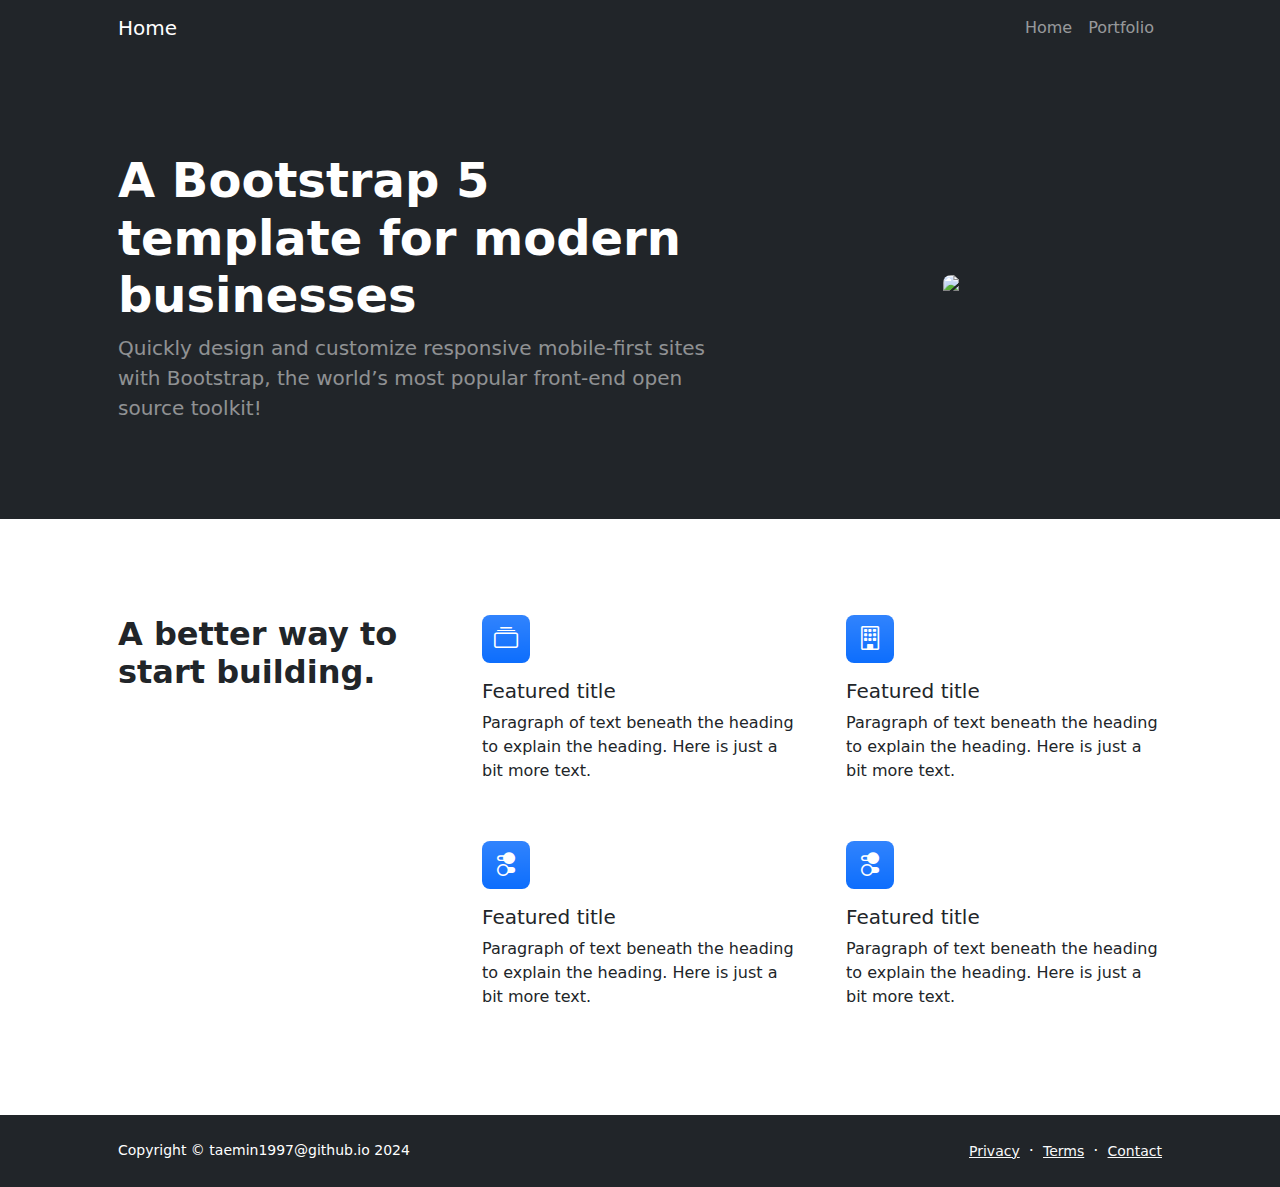
==== commit cc08dd97: "test" ====
--- a/index.html
+++ b/index.html
@@ -1,11 +1,98 @@
 <!DOCTYPE html>
 <html lang="en">
-<head>
-  <meta charset="UTF-8">
-  <meta name="viewport" content="width=device-width, initial-scale=1.0">
-  <title>Document</title>
-</head>
-<body>
-  hello
-</body>
-</html>+    <head>
+        <meta charset="utf-8" />
+        <meta name="viewport" content="width=device-width, initial-scale=1, shrink-to-fit=no" />
+        <meta name="description" content="" />
+        <meta name="author" content="" />
+        <title>Modern Business - Start Bootstrap Template</title>
+        <!-- Favicon-->
+        <link rel="icon" type="image/x-icon" href="assets/favicon.ico" />
+        <!-- Bootstrap icons-->
+        <link href="https://cdn.jsdelivr.net/npm/bootstrap-icons@1.5.0/font/bootstrap-icons.css" rel="stylesheet" />
+        <!-- Core theme CSS (includes Bootstrap)-->
+        <link href="css/styles.css" rel="stylesheet" />
+    </head>
+    <body class="d-flex flex-column h-100">
+        <main class="flex-shrink-0">
+            <!-- Navigation-->
+            <nav class="navbar navbar-expand-lg navbar-dark bg-dark">
+              <div class="container px-5">
+                  <a class="navbar-brand" href="index.html">Home</a>
+                  <button class="navbar-toggler" type="button" data-bs-toggle="collapse" data-bs-target="#navbarSupportedContent" aria-controls="navbarSupportedContent" aria-expanded="false" aria-label="Toggle navigation"><span class="navbar-toggler-icon"></span></button>
+                  <div class="collapse navbar-collapse" id="navbarSupportedContent">
+                      <ul class="navbar-nav ms-auto mb-2 mb-lg-0">
+                          <li class="nav-item"><a class="nav-link" href="index.html">Home</a></li>
+                          <li class="nav-item"><a class="nav-link" href="portfolio-overview.html">Portfolio</a></li>
+                      </ul>
+                  </div>
+              </div>
+          </nav>
+            <!-- Header-->
+            <header class="bg-dark py-5">
+                <div class="container px-5">
+                    <div class="row gx-5 align-items-center justify-content-center">
+                        <div class="col-lg-8 col-xl-7 col-xxl-6">
+                            <div class="my-5 text-center text-xl-start">
+                                <h1 class="display-5 fw-bolder text-white mb-2">A Bootstrap 5 template for modern businesses</h1>
+                                <p class="lead fw-normal text-white-50 mb-4">Quickly design and customize responsive mobile-first sites with Bootstrap, the world’s most popular front-end open source toolkit!</p>
+                            </div>
+                        </div>
+                        <div class="col-xl-5 col-xxl-6 d-none d-xl-block text-center"><img class="img-fluid rounded-3 my-5" src="https://dummyimage.com/600x400/343a40/6c757d" alt="..." /></div>
+                    </div>
+                </div>
+            </header>
+            <!-- Features section-->
+            <section class="py-5" id="features">
+                <div class="container px-5 my-5">
+                    <div class="row gx-5">
+                        <div class="col-lg-4 mb-5 mb-lg-0"><h2 class="fw-bolder mb-0">A better way to start building.</h2></div>
+                        <div class="col-lg-8">
+                            <div class="row gx-5 row-cols-1 row-cols-md-2">
+                                <div class="col mb-5 h-100">
+                                    <div class="feature bg-primary bg-gradient text-white rounded-3 mb-3"><i class="bi bi-collection"></i></div>
+                                    <h2 class="h5">Featured title</h2>
+                                    <p class="mb-0">Paragraph of text beneath the heading to explain the heading. Here is just a bit more text.</p>
+                                </div>
+                                <div class="col mb-5 h-100">
+                                    <div class="feature bg-primary bg-gradient text-white rounded-3 mb-3"><i class="bi bi-building"></i></div>
+                                    <h2 class="h5">Featured title</h2>
+                                    <p class="mb-0">Paragraph of text beneath the heading to explain the heading. Here is just a bit more text.</p>
+                                </div>
+                                <div class="col mb-5 mb-md-0 h-100">
+                                    <div class="feature bg-primary bg-gradient text-white rounded-3 mb-3"><i class="bi bi-toggles2"></i></div>
+                                    <h2 class="h5">Featured title</h2>
+                                    <p class="mb-0">Paragraph of text beneath the heading to explain the heading. Here is just a bit more text.</p>
+                                </div>
+                                <div class="col h-100">
+                                    <div class="feature bg-primary bg-gradient text-white rounded-3 mb-3"><i class="bi bi-toggles2"></i></div>
+                                    <h2 class="h5">Featured title</h2>
+                                    <p class="mb-0">Paragraph of text beneath the heading to explain the heading. Here is just a bit more text.</p>
+                                </div>
+                            </div>
+                        </div>
+                    </div>
+                </div>
+            </section>
+        </main>
+        <!-- Footer-->
+        <footer class="bg-dark py-4 mt-auto">
+            <div class="container px-5">
+                <div class="row align-items-center justify-content-between flex-column flex-sm-row">
+                    <div class="col-auto"><div class="small m-0 text-white">Copyright &copy; taemin1997@github.io 2024</div></div>
+                    <div class="col-auto">
+                        <a class="link-light small" href="#!">Privacy</a>
+                        <span class="text-white mx-1">&middot;</span>
+                        <a class="link-light small" href="#!">Terms</a>
+                        <span class="text-white mx-1">&middot;</span>
+                        <a class="link-light small" href="#!">Contact</a>
+                    </div>
+                </div>
+            </div>
+        </footer>
+        <!-- Bootstrap core JS-->
+        <script src="https://cdn.jsdelivr.net/npm/bootstrap@5.2.3/dist/js/bootstrap.bundle.min.js"></script>
+        <!-- Core theme JS-->
+        <script src="js/scripts.js"></script>
+    </body>
+</html>
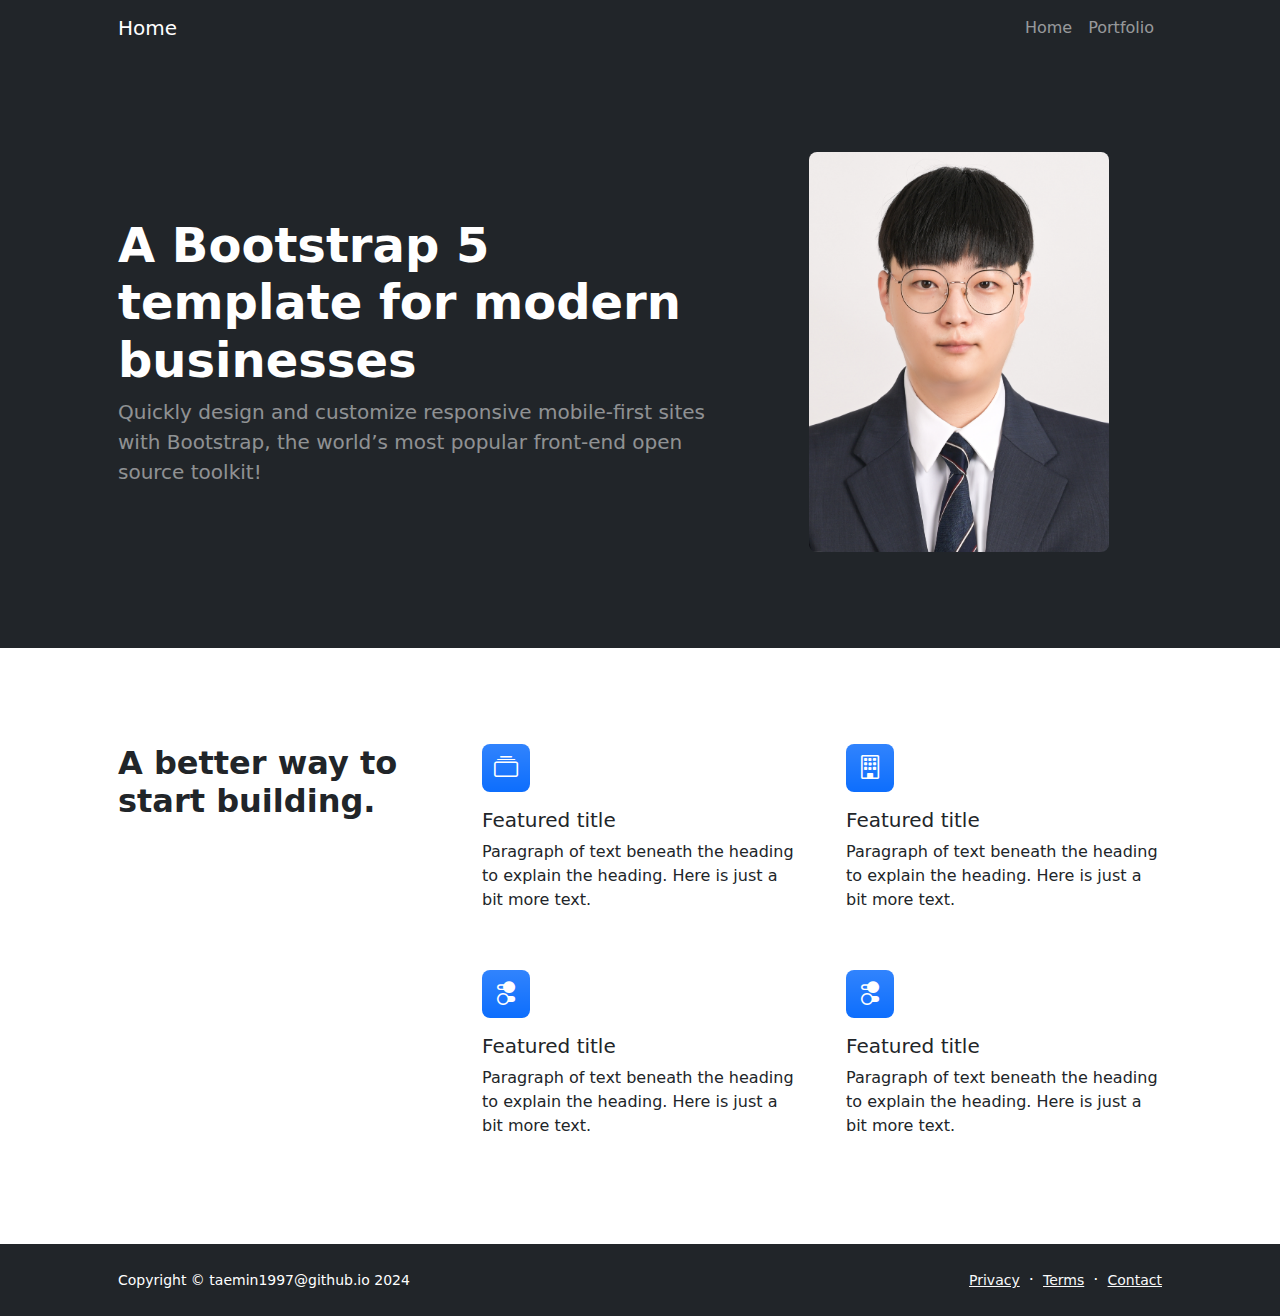
==== commit df5121af: "to desktop" ====
--- a/index.html
+++ b/index.html
@@ -38,7 +38,7 @@
                                 <p class="lead fw-normal text-white-50 mb-4">Quickly design and customize responsive mobile-first sites with Bootstrap, the world’s most popular front-end open source toolkit!</p>
                             </div>
                         </div>
-                        <div class="col-xl-5 col-xxl-6 d-none d-xl-block text-center"><img class="img-fluid rounded-3 my-5" src="https://dummyimage.com/600x400/343a40/6c757d" alt="..." /></div>
+                        <div class="col-xl-5 col-xxl-6 d-none d-xl-block text-center"><img class="img-fluid rounded-3 my-5" src="assets/profile.jpg" alt="..." style="height: 400px; width: 300px;"/></div>
                     </div>
                 </div>
             </header>
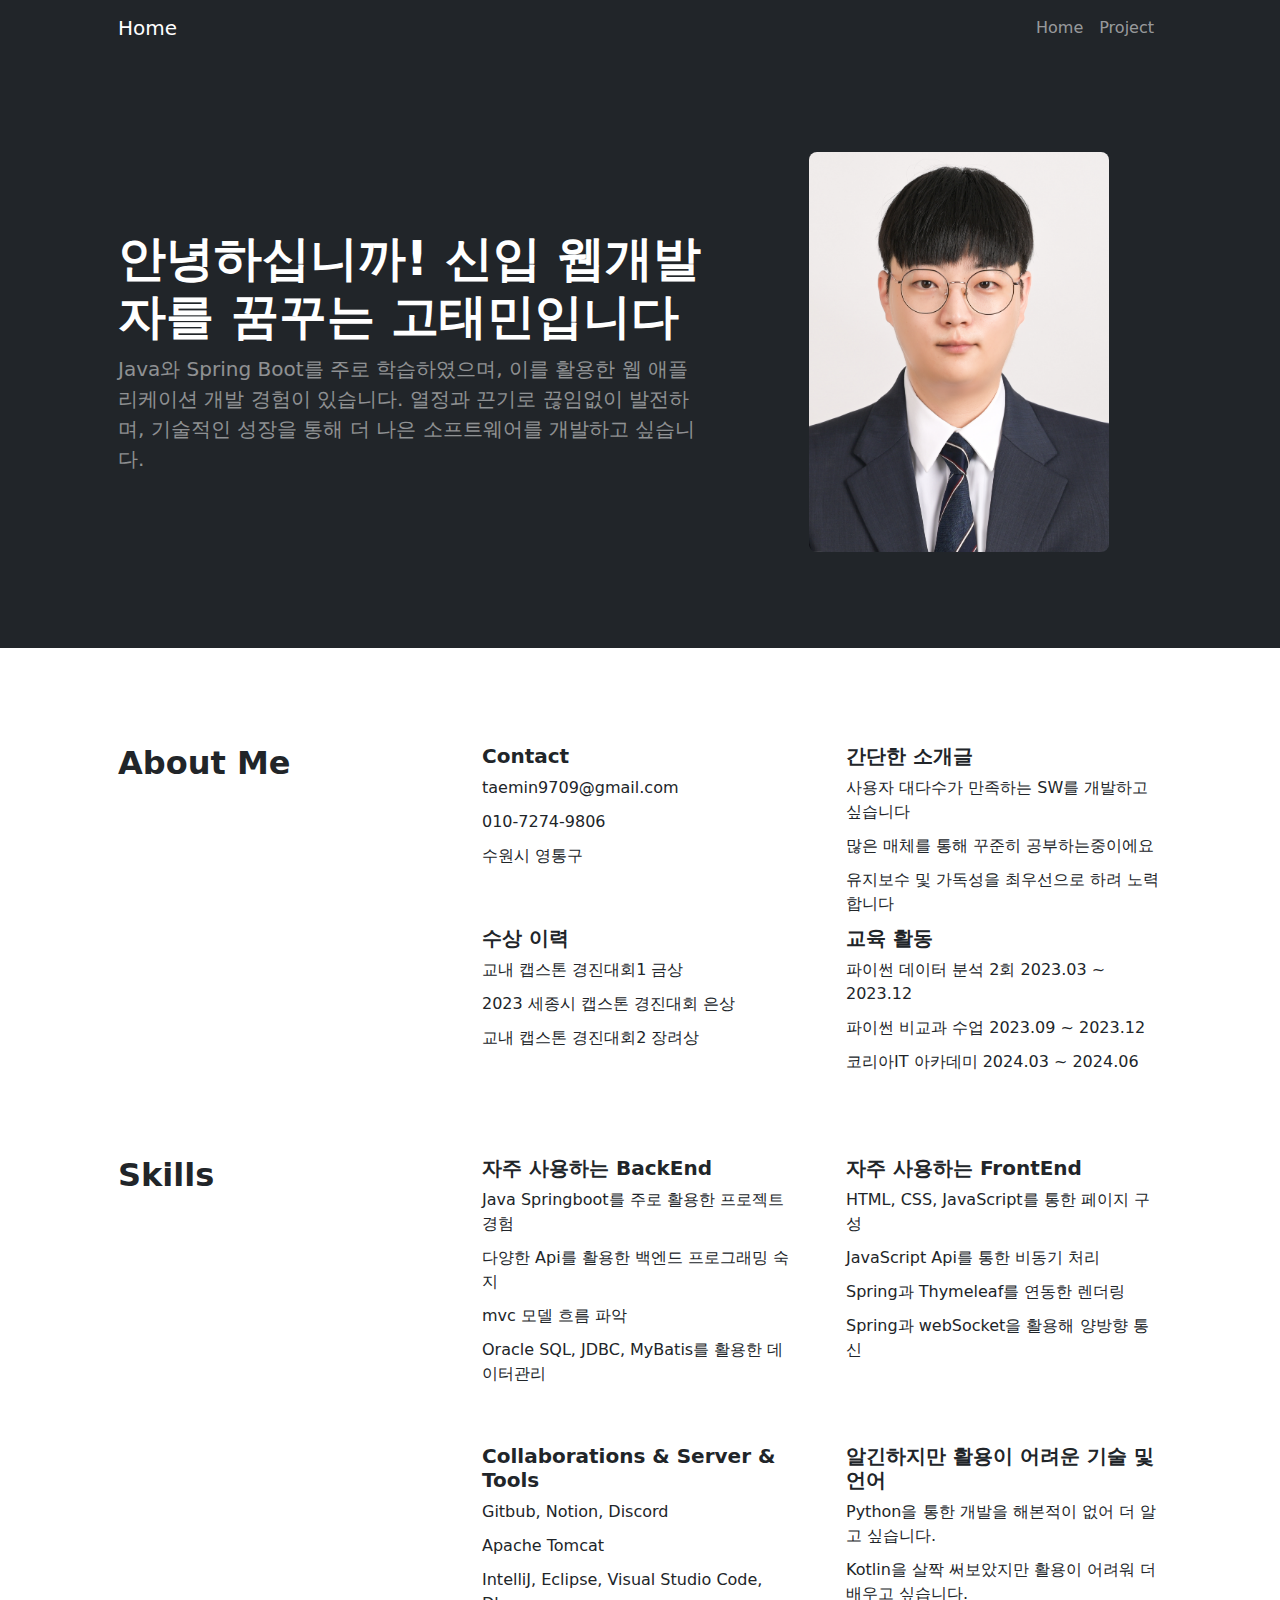
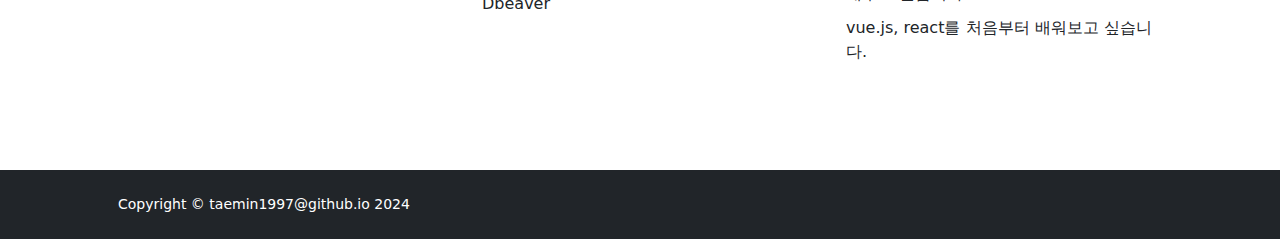
==== commit f41599fe: "v1" ====
--- a/index.html
+++ b/index.html
@@ -5,7 +5,7 @@
         <meta name="viewport" content="width=device-width, initial-scale=1, shrink-to-fit=no" />
         <meta name="description" content="" />
         <meta name="author" content="" />
-        <title>Modern Business - Start Bootstrap Template</title>
+        <title>고태민 포트폴리오</title>
         <!-- Favicon-->
         <link rel="icon" type="image/x-icon" href="assets/favicon.ico" />
         <!-- Bootstrap icons-->
@@ -23,7 +23,7 @@
                   <div class="collapse navbar-collapse" id="navbarSupportedContent">
                       <ul class="navbar-nav ms-auto mb-2 mb-lg-0">
                           <li class="nav-item"><a class="nav-link" href="index.html">Home</a></li>
-                          <li class="nav-item"><a class="nav-link" href="portfolio-overview.html">Portfolio</a></li>
+                          <li class="nav-item"><a class="nav-link" href="portfolio-overview.html">Project</a></li>
                       </ul>
                   </div>
               </div>
@@ -34,8 +34,9 @@
                     <div class="row gx-5 align-items-center justify-content-center">
                         <div class="col-lg-8 col-xl-7 col-xxl-6">
                             <div class="my-5 text-center text-xl-start">
-                                <h1 class="display-5 fw-bolder text-white mb-2">A Bootstrap 5 template for modern businesses</h1>
-                                <p class="lead fw-normal text-white-50 mb-4">Quickly design and customize responsive mobile-first sites with Bootstrap, the world’s most popular front-end open source toolkit!</p>
+                                <h1 class="display-5 fw-bolder text-white mb-2">안녕하십니까! 신입 웹개발자를 꿈꾸는 고태민입니다</h1>
+                                <p class="lead fw-normal text-white-50 mb-4">Java와 Spring Boot를 주로 학습하였으며, 이를 활용한 웹 애플리케이션 개발 경험이 있습니다.
+                                    열정과 끈기로 끊임없이 발전하며, 기술적인 성장을 통해 더 나은 소프트웨어를 개발하고 싶습니다.</p>
                             </div>
                         </div>
                         <div class="col-xl-5 col-xxl-6 d-none d-xl-block text-center"><img class="img-fluid rounded-3 my-5" src="assets/profile.jpg" alt="..." style="height: 400px; width: 300px;"/></div>
@@ -46,28 +47,76 @@
             <section class="py-5" id="features">
                 <div class="container px-5 my-5">
                     <div class="row gx-5">
-                        <div class="col-lg-4 mb-5 mb-lg-0"><h2 class="fw-bolder mb-0">A better way to start building.</h2></div>
+                        <div class="col-lg-4 mb-5 mb-lg-0"><h2 class="fw-bolder mb-0">About Me</h2></div>
                         <div class="col-lg-8">
                             <div class="row gx-5 row-cols-1 row-cols-md-2">
                                 <div class="col mb-5 h-100">
-                                    <div class="feature bg-primary bg-gradient text-white rounded-3 mb-3"><i class="bi bi-collection"></i></div>
-                                    <h2 class="h5">Featured title</h2>
-                                    <p class="mb-0">Paragraph of text beneath the heading to explain the heading. Here is just a bit more text.</p>
+                                    <!-- <div class="feature bg-primary bg-gradient text-white rounded-3 mb-3"><i class="bi bi-collection"></i></div> -->
+                                    <h2 class="h5" style="font-weight: bold;">Contact</h2>
+                                    <p class="mb-0">taemin9709@gmail.com</p>
+                                    <p class="mb-0">010-7274-9806</p>
+                                    <p class="mb-0">수원시 영통구</p>
+                                </div>
+                                <div class="col h-100">
+                                    <!-- <div class="feature bg-primary bg-gradient text-white rounded-3 mb-3"><i class="bi bi-toggles2"></i></div> -->
+                                    <h2 class="h5" style="font-weight: bold;">간단한 소개글</h2>
+                                    <p class="mb-0">사용자 대다수가 만족하는 SW를 개발하고 싶습니다</p>
+                                    <p class="mb-0">많은 매체를 통해 꾸준히 공부하는중이에요</p>
+                                    <p class="mb-0">유지보수 및 가독성을 최우선으로 하려 노력합니다</p>
                                 </div>
                                 <div class="col mb-5 h-100">
-                                    <div class="feature bg-primary bg-gradient text-white rounded-3 mb-3"><i class="bi bi-building"></i></div>
-                                    <h2 class="h5">Featured title</h2>
-                                    <p class="mb-0">Paragraph of text beneath the heading to explain the heading. Here is just a bit more text.</p>
+                                    <!-- <div class="feature bg-primary bg-gradient text-white rounded-3 mb-3"><i class="bi bi-building"></i></div> -->
+                                    <h2 class="h5" style="font-weight: bold;">수상 이력</h2>
+                                    <p class="mb-0">교내 캡스톤 경진대회1 금상</p>
+                                    <p class="mb-0">2023 세종시 캡스톤 경진대회 은상</p>
+                                    <p class="mb-0">교내 캡스톤 경진대회2 장려상</p>
                                 </div>
                                 <div class="col mb-5 mb-md-0 h-100">
-                                    <div class="feature bg-primary bg-gradient text-white rounded-3 mb-3"><i class="bi bi-toggles2"></i></div>
-                                    <h2 class="h5">Featured title</h2>
-                                    <p class="mb-0">Paragraph of text beneath the heading to explain the heading. Here is just a bit more text.</p>
+                                    <!-- <div class="feature bg-primary bg-gradient text-white rounded-3 mb-3"><i class="bi bi-toggles2"></i></div> -->
+                                    <h2 class="h5" style="font-weight: bold;">교육 활동</h2>
+                                    <p class="mb-0">파이썬 데이터 분석 2회 2023.03 ~ 2023.12</p>
+                                    <p class="mb-0">파이썬 비교과 수업 2023.09 ~ 2023.12</p>
+                                    <p class="mb-0">코리아IT 아카데미 2024.03 ~ 2024.06</p>
+                                </div>
+                                
+                            </div>
+                        </div>
+                    </div>
+                </div>
+                <div class="container px-5 my-5">
+                    <div class="row gx-5">
+                        <div class="col-lg-4 mb-5 mb-lg-0"><h2 class="fw-bolder mb-0">Skills</h2></div>
+                        <div class="col-lg-8">
+                            <div class="row gx-5 row-cols-1 row-cols-md-2">
+                                <div class="col mb-5 h-100">
+                                    <!-- <div class="feature bg-primary bg-gradient text-white rounded-3 mb-3"><i class="bi bi-collection"></i></div> -->
+                                    <h2 class="h5" style="font-weight: bold;">자주 사용하는 BackEnd</h2>
+                                    <p class="mb-0">Java Springboot를 주로 활용한 프로젝트 경험</p>
+                                    <p class="mb-0">다양한 Api를 활용한 백엔드 프로그래밍 숙지</p>
+                                    <p class="mb-0">mvc 모델 흐름 파악</p>
+                                    <p class="mb-0">Oracle SQL, JDBC, MyBatis를 활용한 데이터관리</p>
+                                </div>
+                                <div class="col mb-5 h-100">
+                                    <!-- <div class="feature bg-primary bg-gradient text-white rounded-3 mb-3"><i class="bi bi-building"></i></div> -->
+                                    <h2 class="h5" style="font-weight: bold;">자주 사용하는 FrontEnd</h2>
+                                    <p class="mb-0">HTML, CSS, JavaScript를 통한 페이지 구성</p>
+                                    <p class="mb-0">JavaScript Api를 통한 비동기 처리</p>
+                                    <p class="mb-0">Spring과 Thymeleaf를 연동한 렌더링</p>
+                                    <p class="mb-0">Spring과 webSocket을 활용해 양방향 통신</p>
+                                </div>
+                                <div class="col mb-5 mb-md-0 h-100">
+                                    <!-- <div class="feature bg-primary bg-gradient text-white rounded-3 mb-3"><i class="bi bi-toggles2"></i></div> -->
+                                    <h2 class="h5" style="font-weight: bold;">Collaborations & Server & Tools</h2>
+                                    <p class="mb-0">Gitbub, Notion, Discord</p>
+                                    <p class="mb-0">Apache Tomcat</p>
+                                    <p class="mb-0">IntelliJ, Eclipse, Visual Studio Code, Dbeaver</p>
                                 </div>
                                 <div class="col h-100">
-                                    <div class="feature bg-primary bg-gradient text-white rounded-3 mb-3"><i class="bi bi-toggles2"></i></div>
-                                    <h2 class="h5">Featured title</h2>
-                                    <p class="mb-0">Paragraph of text beneath the heading to explain the heading. Here is just a bit more text.</p>
+                                    <!-- <div class="feature bg-primary bg-gradient text-white rounded-3 mb-3"><i class="bi bi-toggles2"></i></div> -->
+                                    <h2 class="h5" style="font-weight: bold;">알긴하지만 활용이 어려운 기술 및 언어</h2>
+                                    <p class="mb-0">Python을 통한 개발을 해본적이 없어 더 알고 싶습니다.</p>
+                                    <p class="mb-0">Kotlin을 살짝 써보았지만 활용이 어려워 더 배우고 싶습니다.</p>
+                                    <p class="mb-0">vue.js, react를 처음부터 배워보고 싶습니다.</p>
                                 </div>
                             </div>
                         </div>
@@ -79,14 +128,7 @@
         <footer class="bg-dark py-4 mt-auto">
             <div class="container px-5">
                 <div class="row align-items-center justify-content-between flex-column flex-sm-row">
-                    <div class="col-auto"><div class="small m-0 text-white">Copyright &copy; taemin1997@github.io 2024</div></div>
-                    <div class="col-auto">
-                        <a class="link-light small" href="#!">Privacy</a>
-                        <span class="text-white mx-1">&middot;</span>
-                        <a class="link-light small" href="#!">Terms</a>
-                        <span class="text-white mx-1">&middot;</span>
-                        <a class="link-light small" href="#!">Contact</a>
-                    </div>
+                    <div class="col-auto"><div class="small m-0 text-white">Copyright &copy; taemin1997@github.io 2024</div></div>  
                 </div>
             </div>
         </footer>
